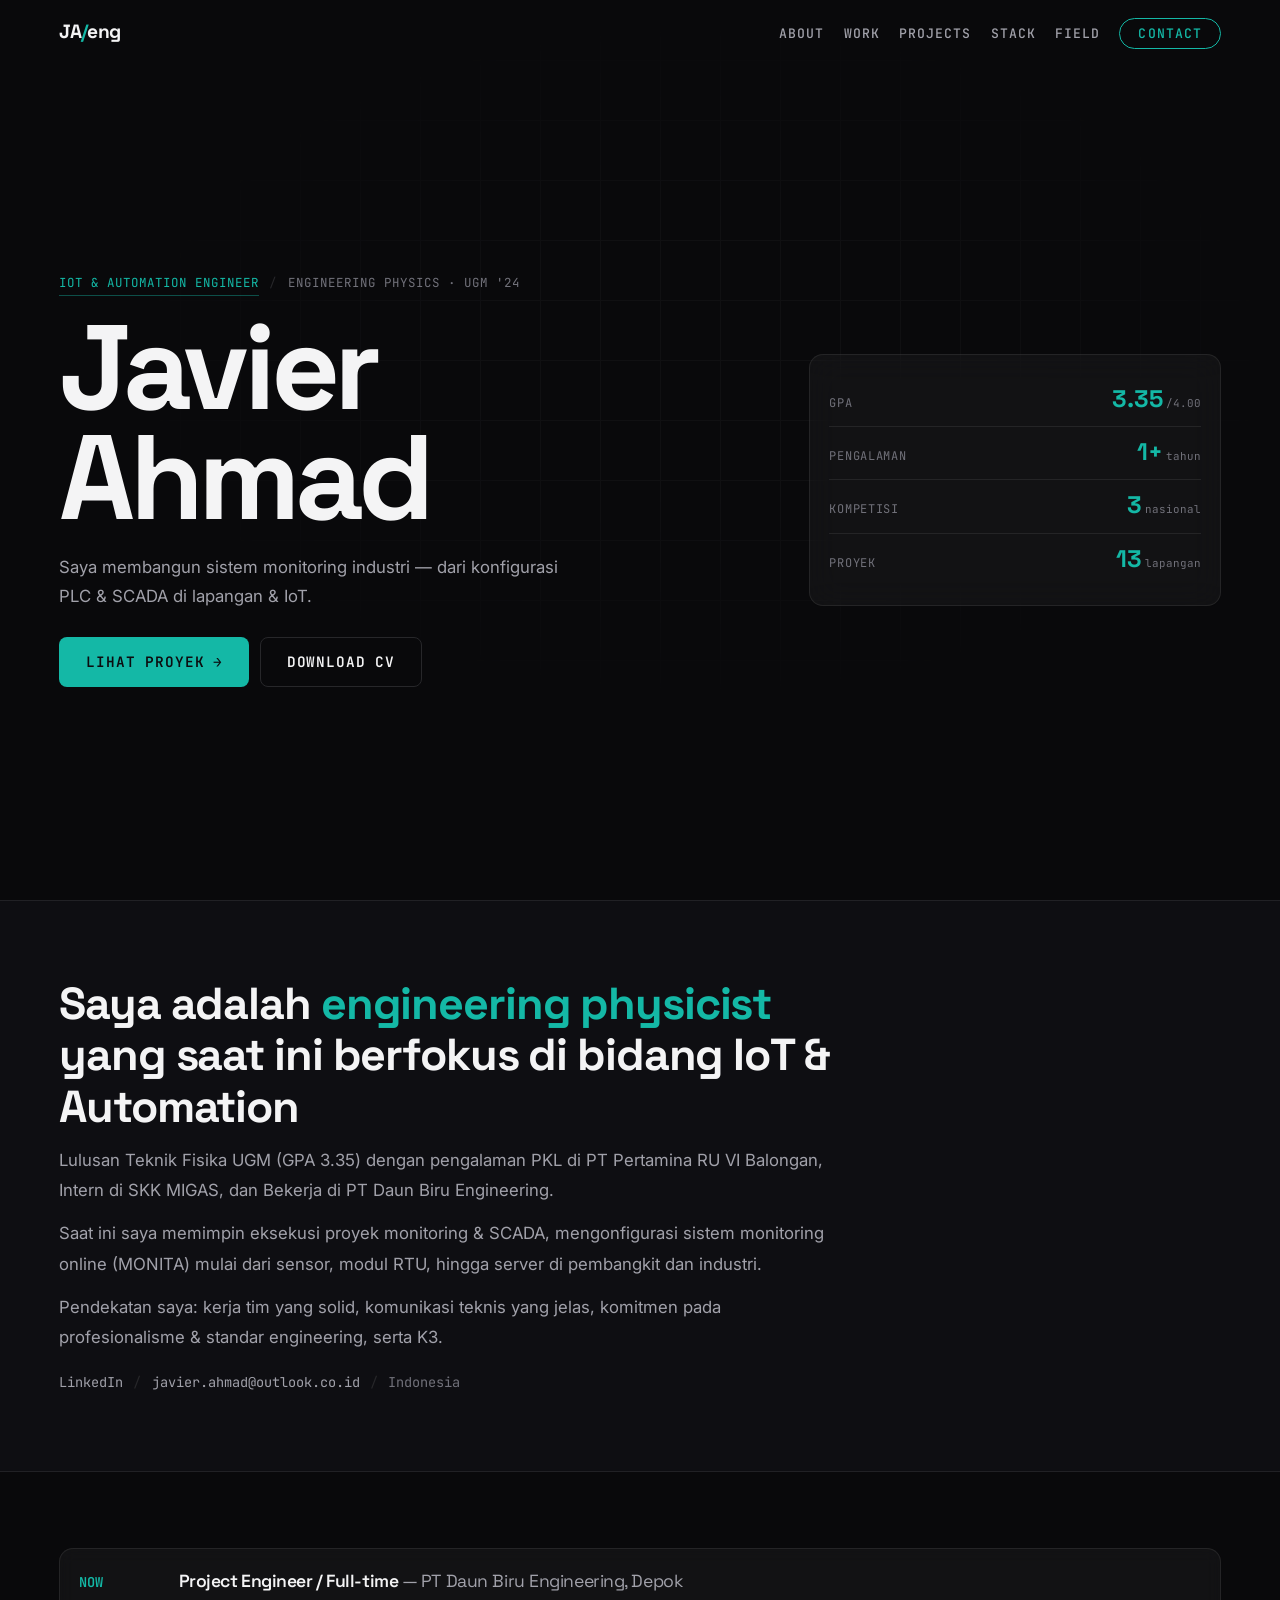
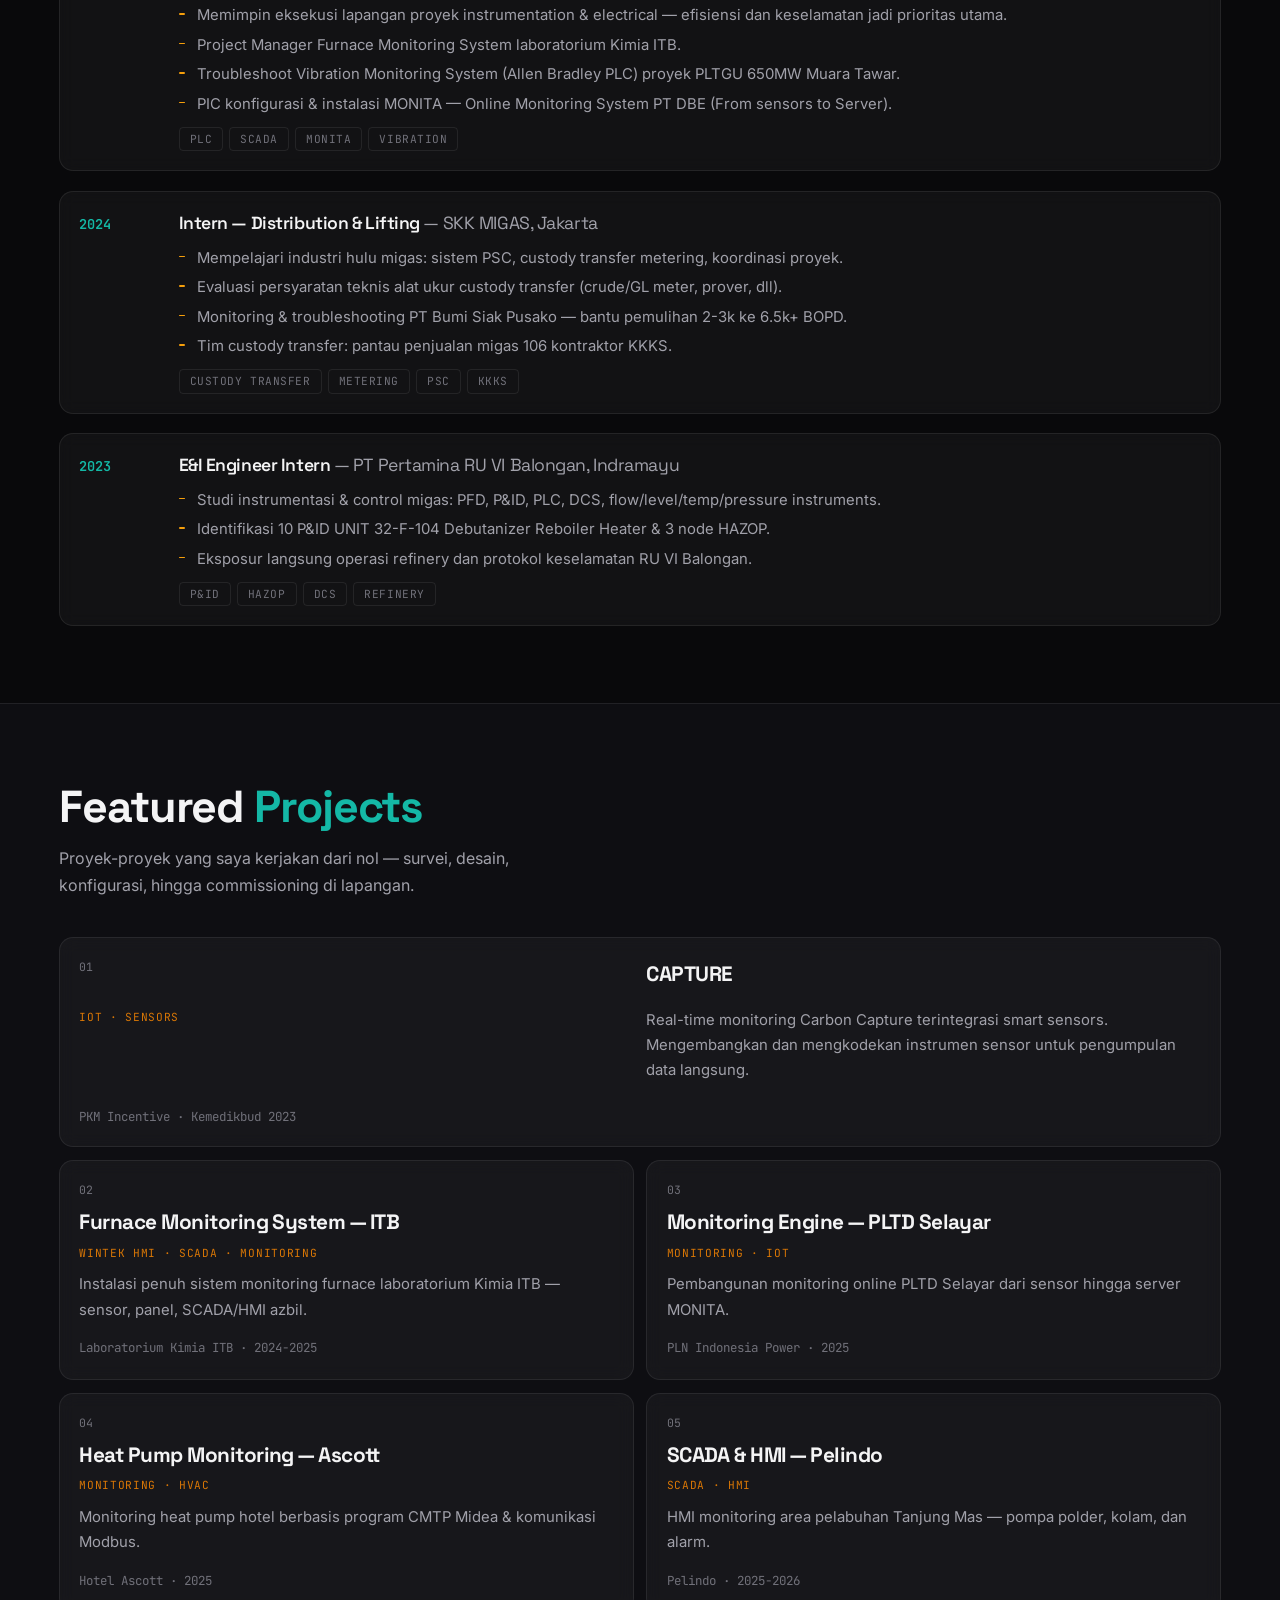
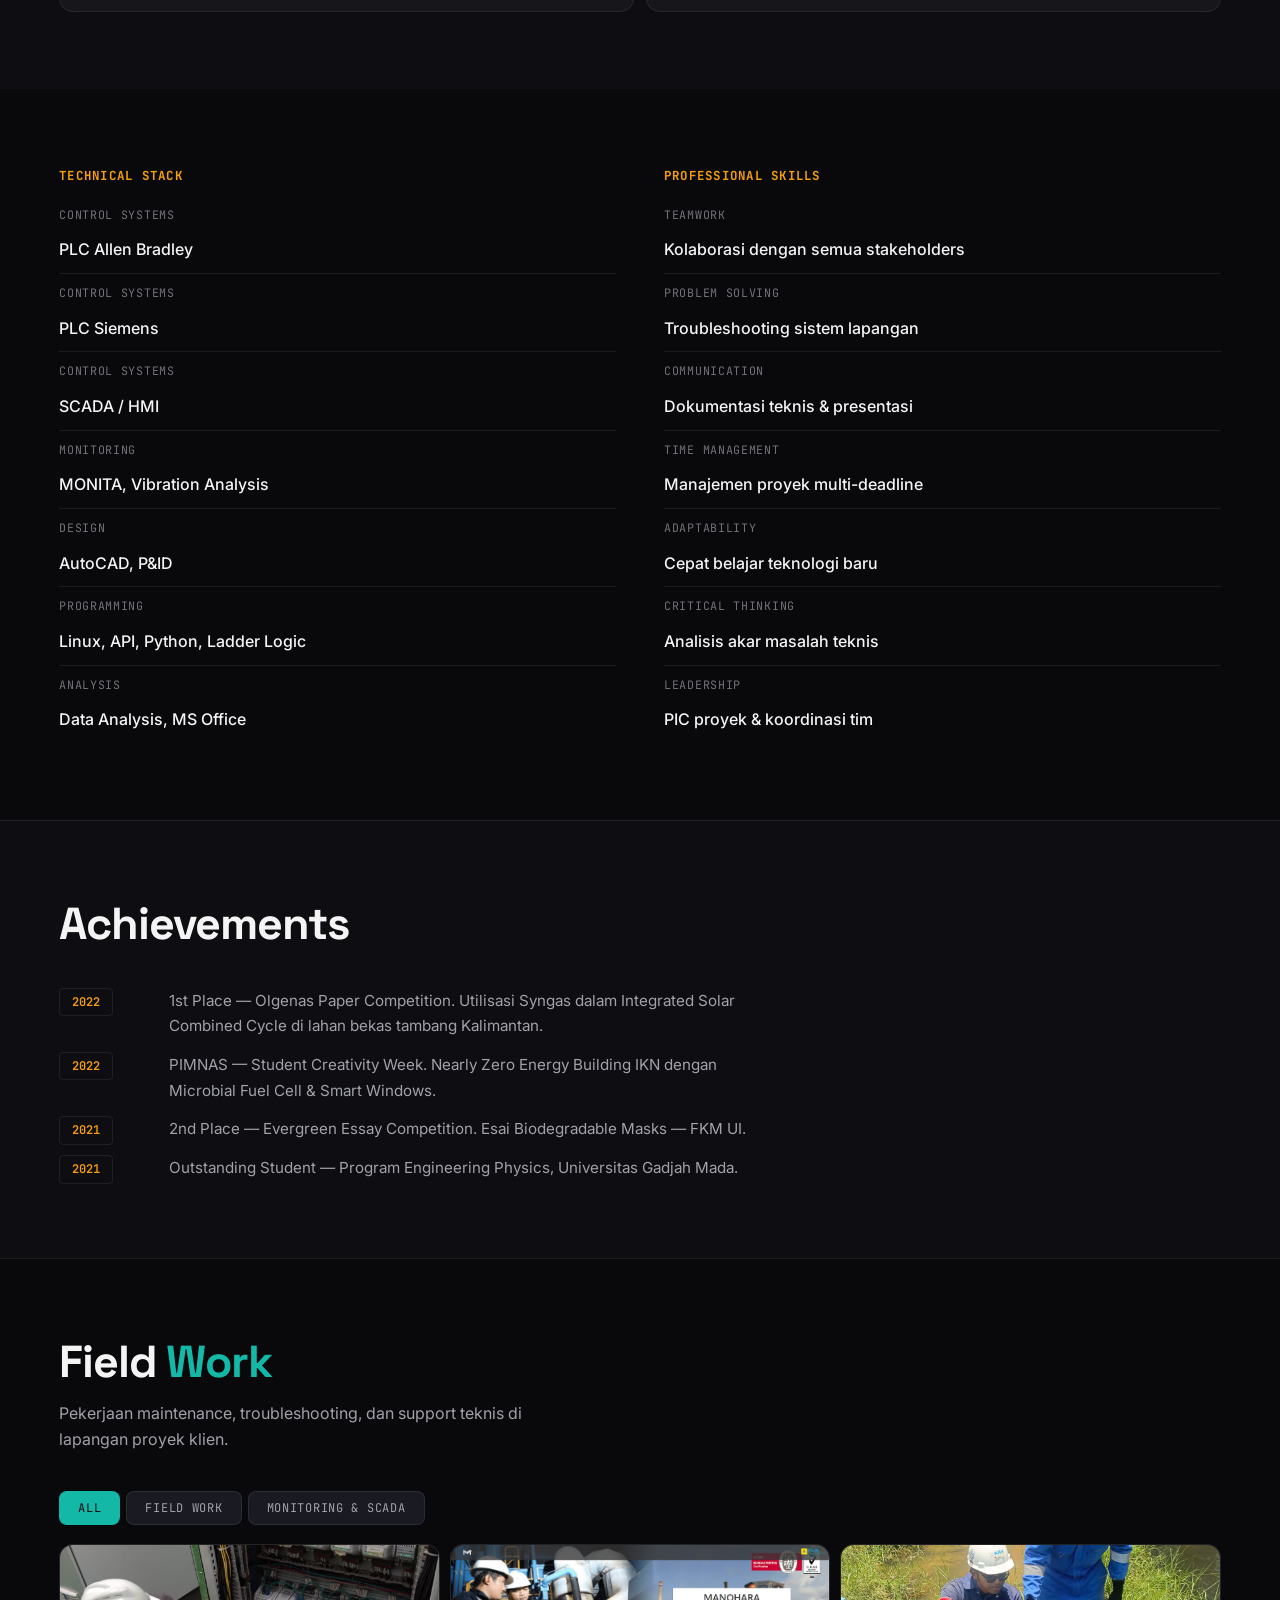
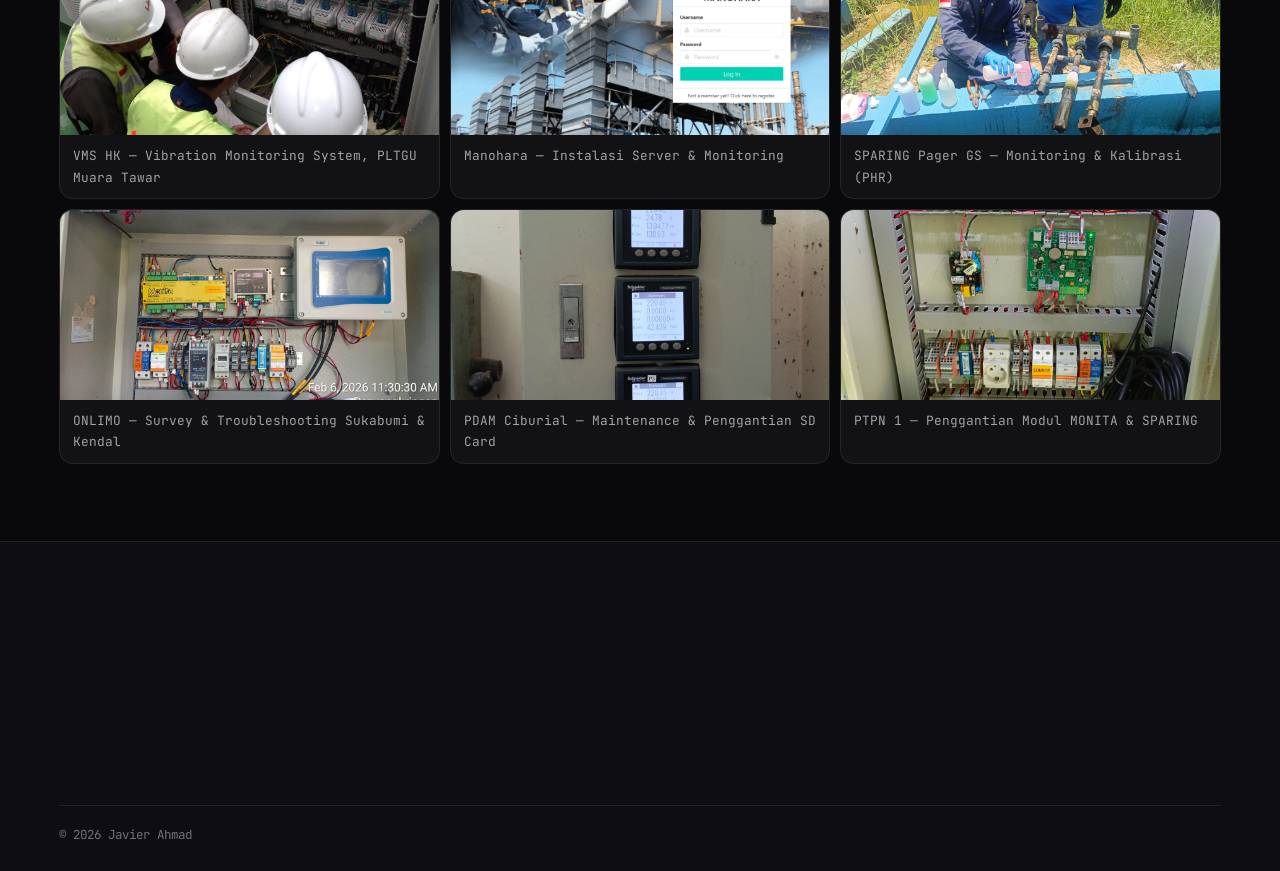
==== index.html @ 537561af "Update index.html" ====
<!DOCTYPE html>
<html lang="id">
<head>
  <meta charset="UTF-8">
  <meta name="viewport" content="width=device-width, initial-scale=1.0">
  <title>Javier Ahmad — IoT & Automation Engineer</title>
  <meta name="description" content="Javier Ahmad · Engineering Physics UGM. SKK MIGAS, Pertamina RU VI, PT Daun Biru Engineering. Instrumentation, SCADA, PLC, custody transfer metering.">
  <link rel="preconnect" href="https://fonts.googleapis.com">
  <link rel="preconnect" href="https://fonts.gstatic.com" crossorigin>
  <link href="https://fonts.googleapis.com/css2?family=Space+Grotesk:wght@400;500;600;700&family=JetBrains+Mono:wght@400;500;600&family=Inter:wght@300;400;500;600&display=swap" rel="stylesheet">
  <link rel="stylesheet" href="style.css">
  <noscript><style>.rv{opacity:1!important;transform:none!important}</style></noscript>
</head>
<body>

<nav class="nv" id="nv">
  <div class="nv-inner">
    <a href="#home" class="nv-logo">JA<span class="nv-dot">/</span>eng</a>
    <button class="nv-toggle" id="nvToggle" aria-label="Menu"><span></span><span></span></button>
    <ul class="nv-links" id="nvLinks">
      <li><a href="#about">About</a></li>
      <li><a href="#experience">Work</a></li>
      <li><a href="#projects">Projects</a></li>
      <li><a href="#skills">Stack</a></li>
      <li><a href="#evidence">Field</a></li>
      <li><a href="#contact" class="nv-cta">Contact</a></li>
    </ul>
  </div>
</nav>

<header class="hero" id="home">
  <div class="hero-grid">
    <div class="hero-main">
      <p class="hero-meta rv"><span class="hero-role">IoT & Automation Engineer</span><span class="hero-sep">/</span><span class="hero-edu">Engineering Physics · UGM '24</span></p>
      <h1 class="hero-title rv">Javier<br>Ahmad</h1>
      <p class="hero-sub rv">Saya membangun sistem monitoring industri — dari konfigurasi PLC & SCADA di lapangan & IoT.</p>
      <div class="hero-actions rv">
        <a href="#projects" class="btn btn-primary">Lihat Proyek <span class="btn-arrow">→</span></a>
        <a href="Javier_Ahmad_CV.pdf" class="btn btn-ghost" download>Download CV</a>
      </div>
    </div>
    <div class="hero-data rv">
      <div class="data-panel">
        <div class="data-row">
          <span class="data-label">GPA</span>
          <span class="data-val">3.35<span class="data-unit">/4.00</span></span>
        </div>
        <div class="data-row">
          <span class="data-label">Pengalaman</span>
          <span class="data-val">1+<span class="data-unit">tahun</span></span>
        </div>
        <div class="data-row">
          <span class="data-label">Kompetisi</span>
          <span class="data-val">3<span class="data-unit">nasional</span></span>
        </div>
        <div class="data-row">
          <span class="data-label">Proyek</span>
          <span class="data-val">13<span class="data-unit">lapangan</span></span>
        </div>
      </div>
    </div>
  </div>
  <div class="hero-bg-grid"></div>
</header>

<section class="sec sec-about" id="about">
  <div class="sec-inner">
    <div class="about-text-wrap rv">
      <h2 class="sec-title">Saya adalah <span class="hl">engineering physicist</span> yang saat ini berfokus di bidang IoT & Automation</h2>
      <div class="about-body">
        <p>Lulusan Teknik Fisika UGM (GPA 3.35) dengan pengalaman PKL di PT Pertamina RU VI Balongan, Intern di SKK MIGAS, dan Bekerja di PT Daun Biru Engineering.</p>
        <p>Saat ini saya memimpin eksekusi proyek monitoring & SCADA, mengonfigurasi sistem monitoring online (MONITA) mulai dari sensor, modul RTU, hingga server di pembangkit dan industri.</p>
        <p>Pendekatan saya: kerja tim yang solid, komunikasi teknis yang jelas, komitmen pada profesionalisme & standar engineering, serta K3.</p>
      </div>
      <div class="about-links">
        <a href="https://www.linkedin.com/in/javier-ahmad-0427821b7/" target="_blank" rel="noopener">LinkedIn</a>
        <span class="link-sep">/</span>
        <a href="mailto:javier.ahmad@outlook.co.id">javier.ahmad@outlook.co.id</a>
        <span class="link-sep">/</span>
        <span class="about-loc">Indonesia</span>
      </div>
    </div>
  </div>
</section>

<section class="sec sec-exp" id="experience">
  <div class="sec-inner">
    <div class="exp-grid">
      <div class="exp-item rv">
        <div class="exp-year">NOW</div>
        <div class="exp-body">
          <h3>Project Engineer / Full-time <span class="exp-org">— PT Daun Biru Engineering, Depok</span></h3>
          <ul class="exp-detail">
            <li>Memimpin eksekusi lapangan proyek instrumentation & electrical — efisiensi dan keselamatan jadi prioritas utama.</li>
            <li>Project Manager Furnace Monitoring System laboratorium Kimia ITB.</li>
            <li>Troubleshoot Vibration Monitoring System (Allen Bradley PLC) proyek PLTGU 650MW Muara Tawar.</li>
            <li>PIC konfigurasi & instalasi MONITA — Online Monitoring System PT DBE (From sensors to Server).</li>
          </ul>
          <aside class="exp-tags">
            <span class="exp-tag">PLC</span>
            <span class="exp-tag">SCADA</span>
            <span class="exp-tag">MONITA</span>
            <span class="exp-tag">Vibration</span>
          </aside>
        </div>
      </div>
      <div class="exp-item rv">
        <div class="exp-year">2024</div>
        <div class="exp-body">
          <h3>Intern — Distribution & Lifting <span class="exp-org">— SKK MIGAS, Jakarta</span></h3>
          <ul class="exp-detail">
            <li>Mempelajari industri hulu migas: sistem PSC, custody transfer metering, koordinasi proyek.</li>
            <li>Evaluasi persyaratan teknis alat ukur custody transfer (crude/GL meter, prover, dll).</li>
            <li>Monitoring & troubleshooting PT Bumi Siak Pusako — bantu pemulihan 2-3k ke 6.5k+ BOPD.</li>
            <li>Tim custody transfer: pantau penjualan migas 106 kontraktor KKKS.</li>
          </ul>
          <aside class="exp-tags">
            <span class="exp-tag">Custody Transfer</span>
            <span class="exp-tag">Metering</span>
            <span class="exp-tag">PSC</span>
            <span class="exp-tag">KKKS</span>
          </aside>
        </div>
      </div>
      <div class="exp-item rv">
        <div class="exp-year">2023</div>
        <div class="exp-body">
          <h3>E&I Engineer Intern <span class="exp-org">— PT Pertamina RU VI Balongan, Indramayu</span></h3>
          <ul class="exp-detail">
            <li>Studi instrumentasi & control migas: PFD, P&ID, PLC, DCS, flow/level/temp/pressure instruments.</li>
            <li>Identifikasi 10 P&ID UNIT 32-F-104 Debutanizer Reboiler Heater & 3 node HAZOP.</li>
            <li>Eksposur langsung operasi refinery dan protokol keselamatan RU VI Balongan.</li>
          </ul>
          <aside class="exp-tags">
            <span class="exp-tag">P&ID</span>
            <span class="exp-tag">HAZOP</span>
            <span class="exp-tag">DCS</span>
            <span class="exp-tag">Refinery</span>
          </aside>
        </div>
      </div>
    </div>
  </div>
</section>

<section class="sec sec-projects" id="projects">
  <div class="sec-inner">
    <header class="sec-header rv">
      <h2 class="sec-title">Featured <span class="hl">Projects</span></h2>
      <p class="sec-desc">Proyek-proyek yang saya kerjakan dari nol — survei, desain, konfigurasi, hingga commissioning di lapangan.</p>
    </header>
    <div class="proj-grid">
      <article class="proj-card proj-featured rv" tabindex="0"
        data-num="01"
        data-title="CAPTURE"
        data-cat="IoT · Sensors"
        data-desc="Real-time monitoring Carbon Capture terintegrasi smart sensors. Mengembangkan dan mengkodekan instrumen sensor untuk pengumpulan data langsung."
        data-tech='["Desain arsitektur sistem monitoring real-time berbasis IoT","Integrasi smart sensor untuk pengukuran parameter emisi/karbon","Pengembangan firmware & protokol komunikasi data"]'
        data-role="Mengembangkan dan mengkodekan instrumen sensor untuk pengumpulan data langsung, termasuk kalibrasi dan validasi pembacaan sensor di lapangan."
        data-tags='["IoT","Sensors","Embedded","Data Acquisition"]'
        data-outcome="Sistem monitoring carbon capture yang mampu mengumpulkan dan menampilkan data sensor secara real-time untuk mendukung penelitian dan mitigasi emisi."
        data-img="assets/photos/01.jpg">
        <div class="proj-num">01</div>
        <h3 class="proj-title">CAPTURE</h3>
        <p class="proj-cat">IoT · Sensors</p>
        <p class="proj-desc">Real-time monitoring Carbon Capture terintegrasi smart sensors. Mengembangkan dan mengkodekan instrumen sensor untuk pengumpulan data langsung.</p>
        <span class="proj-meta">PKM Incentive · Kemedikbud 2023</span>
      </article>
      <article class="proj-card rv" tabindex="0"
        data-num="02"
        data-title="Furnace Monitoring System — ITB"
        data-cat="SCADA · Monitoring"
        data-desc="Project manager instalasi Furnace Monitoring System laboratorium Kimia ITB — pemasangan sensor, wiring, panel, hingga konfigurasi MINI SCADA. Selesai dalam 2 minggu: 30+ titik sensor suhu, panel kontrol ter-wiring, dan HMI Weintek dengan trending — commissioning 100% fungsional, zero rework."
        data-tech='["Project management & plan","Instalasi & wiring panel kontrol furnace","Konfigurasi SCADA","Berita acara, daily activity & installation report"]'
        data-role="Project Manager — memimpin tim instalasi, koordinasi material, dan memastikan seluruh sistem furnace monitoring beroperasi penuh."
        data-tags='["SCADA","Autonics","Weintek","Furnace","ITB","Project Management"]'
        data-outcome="Furnace Monitoring ITB terpasang dan beroperasi — didukung dokumentasi BA instalasi, daily activity, dan installation report lengkap."
        data-img="assets/photos/itb-01.jpg"
        data-imgs='["assets/photos/itb-01.jpg","assets/photos/itb-02.jpg","assets/photos/itb-03.jpg","assets/photos/itb-04.jpg","assets/photos/itb-05.jpg","assets/photos/itb-06.jpg","assets/photos/itb-07.jpg","assets/photos/itb-08.jpg"]'>
        <div class="proj-num">02</div>
        <h3 class="proj-title">Furnace Monitoring System — ITB</h3>
        <p class="proj-cat">Wintek HMI · SCADA · Monitoring</p>
        <p class="proj-desc">Instalasi penuh sistem monitoring furnace laboratorium Kimia ITB — sensor, panel, SCADA/HMI azbil.</p>
        <span class="proj-meta">Laboratorium Kimia ITB · 2024-2025</span>
      </article>
      <article class="proj-card rv" tabindex="0"
        data-num="03"
        data-title="Monitoring Engine — PLTD Selayar"
        data-cat="Monitoring · IoT"
        data-desc="Instalasi & konfigurasi sistem monitoring MONITA di PLTD Selayar PLN IP UBP Tello — sensor, RTU, komunikasi, hingga dashboard server."
        data-tech='["Penarikan parameter operasi 11 Engine (3 Engine Cummins, 3 Engine Mitsubishi, 5 Engine Deutz","Penarikan 300+ titik ukur & termonitor secara online","Instalasi sensor, RTU & komunikasi (Teltonika, Haiwell)", "OPC UA - Modbus RTU - MODBUS TCP - DNP3","Konfigurasi MONITA server, HMI & Modul Logger","Dokumen pelaksanaan (SOP, time work, tools)"]'
        data-role="PIC instalasi IoT & Server, laporan temuan instalasi, SOP & dokumen peralatan."
        data-tags='["Modbus","OPC UA", "DNP3", "PLTD","Diesel Engine","SCADA","Instalasi"]'
        data-outcome="Monitoring parameter engine PLTD Selayar tersedia online , diagram DAQ, dan dokumentasi pengukuran parametrik lengkap."
        data-img="assets/photos/selayar-01.jpg"
        data-imgs='["assets/photos/selayar-01.jpg","assets/photos/selayar-02.jpg","assets/photos/selayar-03.jpg","assets/photos/selayar-04.jpg","assets/photos/selayar-05.jpg","assets/photos/selayar-06.jpg","assets/photos/selayar-07.jpg","assets/photos/selayar-08.png","assets/photos/selayar-09.png"]'>
        <div class="proj-num">03</div>
        <h3 class="proj-title">Monitoring Engine — PLTD Selayar</h3>
        <p class="proj-cat">Monitoring · IoT</p>
        <p class="proj-desc">Pembangunan monitoring online PLTD Selayar dari sensor hingga server MONITA.</p>
        <span class="proj-meta">PLN Indonesia Power · 2025</span>
      </article>
      <article class="proj-card rv" tabindex="0"
        data-num="04"
        data-title="Heat Pump Monitoring — Ascott"
        data-cat="Monitoring · HVAC"
        data-desc="Konfigurasi sistem monitoring heat pump hotel: program HMI Weintek, komunikasi Modbus, dan daily report operasional. Terhubung 4 unit heat pump (Modbus RTU, polling 5 detik) ke dashboard — uptime monitoring 98,5% dan penghematan waktu pengecekan manual ~10 jam/bulan via report otomatis."
        data-tech='["Konfigurasi & editing program HMI Weintek","Monitoring parameter heat pump via Modbus","Troubleshooting komunikasi & data","Daily report operasional"]'
        data-role="Menyusun program monitoring, konfigurasi komunikasi, dan validasi data heat pump."
        data-tags='["Heat Pump","Midea","Modbus","HMI","HVAC"]'
        data-outcome="Heat pump hotel terpantau dan daily report berjalan, dilengkapi program & arsitektur monitoring."
        data-img="assets/photos/ascot-01.jpg"
        data-imgs='["assets/photos/ascot-01.jpg","assets/photos/ascot-02.jpg"]'>
        <div class="proj-num">04</div>
        <h3 class="proj-title">Heat Pump Monitoring — Ascott</h3>
        <p class="proj-cat">Monitoring · HVAC</p>
        <p class="proj-desc">Monitoring heat pump hotel berbasis program CMTP Midea & komunikasi Modbus.</p>
        <span class="proj-meta">Hotel Ascott · 2025</span>
      </article>
      <article class="proj-card rv" tabindex="0"
        data-num="05"
        data-title="SCADA & HMI Monitoring — Pelindo"
        data-cat="SCADA · HMI"
        data-desc="Pengembangan sistem SCADA/HMI monitoring pelabuhan Tanjung Mas Semarang — peta kolam, status pompa polder, alarm, dan data dari PLC Mitsubishi. Cover 12 pompa polder & 6 kolam via 1 PLC FX3U (Modbus), dengan response alarm &lt;3 detik dan 1 dashboard web terintegrasi untuk operator."
        data-tech='["HMI & SCADA pelabuhan (Weintek + framework web)","Integrasi PLC Mitsubishi (FX3U) via Modbus","Monitoring pompa polder, alarm & cuaca","Manual HMI, proposal teknis & modbus map"]'
        data-role="Konfigurasi SCADA/HMI, komunikasi Modbus & Modul Logger, dan dokumentasi manual pengguna."
        data-tags='["SCADA","HMI","Mitsubishi","Modbus","Pelindo"]'
        data-outcome="SCADA monitoring pelabuhan dengan peta polder, status pompa, dan alarm system beroperasi."
        data-img="assets/photos/pelindo-01.jpg"
        data-imgs='["assets/photos/pelindo-01.jpg","assets/photos/pelindo-02.jpg","assets/photos/pelindo-03.jpg","assets/photos/pelindo-04.jpg","assets/photos/pelindo-05.png","assets/photos/pelindo-06.png"]'>
        <div class="proj-num">05</div>
        <h3 class="proj-title">SCADA & HMI — Pelindo</h3>
        <p class="proj-cat">SCADA · HMI</p>
        <p class="proj-desc">HMI monitoring area pelabuhan Tanjung Mas — pompa polder, kolam, dan alarm.</p>
        <span class="proj-meta">Pelindo · 2025-2026</span>
      </article>
    </div>
  </div>
</section>
<section class="sec sec-skills" id="skills">
  <div class="sec-inner">
    <div class="skills-grid">
      <div class="skills-list rv">
        <h3 class="skills-head">Technical Stack</h3>
        <dl class="skills-spec">
          <dt>Control Systems</dt>
          <dd>PLC Allen Bradley</dd>
          <dt>Control Systems</dt>
          <dd>PLC Siemens</dd>
          <dt>Control Systems</dt>
          <dd>SCADA / HMI</dd>
          <dt>Monitoring</dt>
          <dd>MONITA, Vibration Analysis</dd>
          <dt>Design</dt>
          <dd>AutoCAD, P&amp;ID</dd>
          <dt>Programming</dt>
          <dd>Linux, API, Python, Ladder Logic</dd>
          <dt>Analysis</dt>
          <dd>Data Analysis, MS Office</dd>
        </dl>
      </div>
      <div class="skills-list rv">
        <h3 class="skills-head">Professional Skills</h3>
        <dl class="skills-spec">
          <dt>Teamwork</dt>
          <dd>Kolaborasi dengan semua stakeholders</dd>
          <dt>Problem Solving</dt>
          <dd>Troubleshooting sistem lapangan</dd>
          <dt>Communication</dt>
          <dd>Dokumentasi teknis & presentasi</dd>
          <dt>Time Management</dt>
          <dd>Manajemen proyek multi-deadline</dd>
          <dt>Adaptability</dt>
          <dd>Cepat belajar teknologi baru</dd>
          <dt>Critical Thinking</dt>
          <dd>Analisis akar masalah teknis</dd>
          <dt>Leadership</dt>
          <dd>PIC proyek & koordinasi tim</dd>
        </dl>
      </div>
    </div>
  </div>
</section>

<section class="sec sec-achievements" id="achievements">
  <div class="sec-inner">
    <header class="sec-header rv">
      <h2 class="sec-title">Achievements</h2>
    </header>
    <ul class="ach-list rv">
      <li><span class="ach-year">2022</span> 1st Place — Olgenas Paper Competition. Utilisasi Syngas dalam Integrated Solar Combined Cycle di lahan bekas tambang Kalimantan.</li>
      <li><span class="ach-year">2022</span> PIMNAS — Student Creativity Week. Nearly Zero Energy Building IKN dengan Microbial Fuel Cell & Smart Windows.</li>
      <li><span class="ach-year">2021</span> 2nd Place — Evergreen Essay Competition. Esai Biodegradable Masks — FKM UI.</li>
      <li><span class="ach-year">2021</span> Outstanding Student — Program Engineering Physics, Universitas Gadjah Mada.</li>
    </ul>
  </div>
</section>

<section class="sec sec-evidence" id="evidence">
  <div class="sec-inner">
    <header class="sec-header rv">
      <h2 class="sec-title">Field <span class="hl">Work</span></h2>
      <p class="sec-desc">Pekerjaan maintenance, troubleshooting, dan support teknis di lapangan proyek klien.</p>
    </header>
    <div class="gal-filter rv">
      <button class="gal-btn active" data-filter="all">All</button>
      <button class="gal-btn" data-filter="field">Field Work</button>
      <button class="gal-btn" data-filter="monitoring">Monitoring & SCADA</button>
    </div>
    <div class="gal-grid" id="gal">
      <figure class="gal-item rv" data-cat="field" tabindex="0"
        data-num="01"
        data-title="VMS HK — Vibration Monitoring System"
        data-cat-label="Field Work"
        data-location="PLTGU 650MW Muara Tawar, Bekasi"
        data-desc="Troubleshooting & perawatan berkala Vibration Monitoring System berbasis Allen Bradley (Emonitor CMS) di pembangkit 650MW. Meliputi pengecekan panel dan PC Block 2-4, diagnosa gangguan DYN 1444, punchlist ke vendor Rockwell, dan training sistem VMS untuk operator."
        data-equipment='["Auto Monitoring System (Rockwell Emonitor CMS)","PLC Allen Bradley","Panel & PC monitoring Block 2/3/4","Wiring diagram & circuit diagram VMS","Multimeter / diagnostic tools"]'
        data-challenge="Gangguan DYN 1444 dan data monitoring yang tidak stabil pada unit besar. Solusi: pengecekan panel & PC secara bertahap per block, koordinasi punchlist dengan Rockwell, dan dokumentasi troubleshooting harian."
        data-tags='["Vibration","Rockwell","Allen Bradley","650MW","Troubleshooting"]'
        data-imgs='["assets/photos/hk-01.jpg","assets/photos/hk-02.jpg","assets/photos/hk-03.jpg","assets/photos/hk-04.jpg","assets/photos/hk-05.jpg","assets/photos/hk-06.jpg"]'>
        <img src="assets/photos/hk-01.jpg" alt="VMS HK Muara Tawar" loading="lazy">
        <figcaption>VMS HK — Vibration Monitoring System, PLTGU Muara Tawar</figcaption>
      </figure>
      <figure class="gal-item rv" data-cat="monitoring" tabindex="0"
        data-num="02"
        data-title="Instalasi & Maintenance Server Manohara"
        data-cat-label="Monitoring & SCADA"
        data-location="PT Daun Biru Engineering — server & VPN"
        data-desc="Instalasi server aplikasi Manohara (frontend ExtJS/Sencha) dan troubleshooting integrasi ke backend. Meliputi konfigurasi VPN, rencana aktivitas sistem, dan pengelolaan dashboard monitoring."
        data-equipment='["Web server aplikasi Manohara","VPN/FortClient","Frontend ExtJS + Sencha","nginx reverse proxy"]'
        data-challenge="Koneksi frontend ke backend melalui VPN & proxy dengan latency tinggi. Solusi: setup nginx reverse proxy dan troubleshooting bertahap hingga API dapat diakses."
        data-tags='["Manohara","ExtJS","VPN","nginx","Maintenance"]'
        data-imgs='["assets/photos/manohara-1.png","assets/photos/manohara-2.png","assets/photos/manohara-3.png","assets/photos/manohara-4.png"]'>
        <img src="assets/photos/manohara-1.png" alt="Manohara server install" loading="lazy">
        <figcaption>Manohara — Instalasi Server & Monitoring</figcaption>
      </figure>
      <figure class="gal-item rv" data-cat="field" tabindex="0"
        data-num="04"
        data-title="SPARING Pager GS & Kota Batak — Monitoring"
        data-cat-label="Field Work"
        data-location="PHR — Pager GS & Kota Batak"
        data-desc="Monitoring dan pemeliharaan sistem SPARING (SPARING Pager GS / Kota Batak): pemantauan parameter air (pH 5-2, NH3N, COD, debit, TP, TSS), wiring modul, kalibrasi sensor, dan analisis anomali (data kosong / debit)."
        data-equipment='["MONITOR module (Pager GS / Kota Batak)","Sensor pH, NH3N, COD, TP, TSS, debit","Cipolletti flow / weir","Module log & kalibrasi","Dashboards laporan SPARING"]'
        data-challenge="Anomali debit & data kosong berkala. Solusi: pengecekan wiring modul, kalibrasi, dan backfill dengan analisis data historis."
        data-tags='["SPARING","PH","COD","Kalibrasi","PHR"]'
        data-imgs='["assets/photos/phr-01.jpg","assets/photos/phr-02.jpg","assets/photos/phr-03.jpg","assets/photos/phr-04.jpg"]'>
        <img src="assets/photos/phr-01.jpg" alt="Kalibrasi SPARING PHR" loading="lazy">
        <figcaption>SPARING Pager GS — Monitoring & Kalibrasi (PHR)</figcaption>
      </figure>
      <figure class="gal-item rv" data-cat="monitoring" tabindex="0"
        data-num="05"
        data-title="ONLIMO — Troubleshooting Monitoring Air"
        data-cat-label="Monitoring & SCADA"
        data-location="Sukabumi & Kendal"
        data-desc="Troubleshooting & survey sistem monitoring kualitas air ONLIMO di site Sukabumi & Kendal: pengecekan tegangan panel & converter, status log per site, backup, dan penyusunan report survey & troubleshoot."
        data-equipment='["Panel monitoring kualitas air","Converter AC to DC","Datalogger / module","Backup & log serial","Survey report"]'
        data-challenge="Log gagal / status offline di site terpencil. Solusi: pengecekan tegangan & converter, verifikasi log per site, dan dokumentasi report lengkap."
        data-tags='["ONLIMO","Water","Troubleshooting","Survey","Sukabumi"]'
        data-imgs='["assets/photos/onlimo-2.jpg","assets/photos/onlimo-1.jpg"]'>
        <img src="assets/photos/onlimo-2.jpg" alt="Panel ONLIMO Kendal" loading="lazy">
        <figcaption>ONLIMO — Survey & Troubleshooting Sukabumi & Kendal</figcaption>
      </figure>
      <figure class="gal-item rv" data-cat="field" tabindex="0"
        data-num="06"
        data-title="Maintenance Monitoring — PDAM Ciburial"
        data-cat-label="Field Work"
        data-location="Water Supply / Gudang Air, Ciburial"
        data-desc="Maintenance sistem monitoring kualitas air di PDAM Ciburia: penggantian SD card yang error, pemantauan aktivitas harian, penyusunan berita acara (BA) maintenance, dan dokumentasi material pengganti."
        data-equipment='["Data logger / module monitoring","SD card & media penyimpanan","Berita acara maintenance","Daily activity report"]'
        data-challenge="SD card error yang menghentikan logging. Solusi: penggantian SD card, verifikasi pencatatan kembali, dan pembuatan BA untuk dokumentasi."
        data-tags='["PDAM","Maintenance","Data Logger","SD Card","BA"]'
        data-imgs='["assets/photos/pdam-01.jpg","assets/photos/pdam-02.jpg","assets/photos/pdam-03.jpg"]'>
        <img src="assets/photos/pdam-01.jpg" alt="Maintenance PDAM Ciburial" loading="lazy">
        <figcaption>PDAM Ciburial — Maintenance & Penggantian SD Card</figcaption>
      </figure>
      <figure class="gal-item rv" data-cat="field" tabindex="0"
        data-num="07"
        data-title="Penggantian Modul MONITA & SPARING — PTPN 1"
        data-cat-label="Field Work"
        data-location="Site PTPN 1"
        data-desc="Penyelesaian penggantian modul MONITA & SPARING di site PTPN 1: analisis log modul (reset/format SD), penggantian modul, validasi data, hingga administrasi surat jalan & sertifikat kalibrasi."
        data-equipment='["Module MONITA","Log analysis (SD card format/reset)","Sensor terkalibrasi","Sertifikat kalibrasi","Laporan penyelesaian"]'
        data-challenge="Modul bermasalah menyebabkan data berhenti. Solusi: analisis log bertahap, format & reset SD card, penggantian modul, dan validasi aliran data kembali normal."
        data-tags='["MONITA","Modul","PTPN 1","Log","Penyelesaian"]'
        data-imgs='["assets/photos/ptpn-01.jpg","assets/photos/ptpn-02.jpg"]'>
        <img src="assets/photos/ptpn-01.jpg" alt="PTPN 1 MONITA" loading="lazy">
        <figcaption>PTPN 1 — Penggantian Modul MONITA & SPARING</figcaption>
      </figure>
    </div>
  </div>
</section>
<div class="lightbox" id="lightbox" aria-hidden="true">
  <button class="lb-close" id="lbClose" aria-label="Tutup">&times;</button>
  <img id="lbImg" src="" alt="">
  <p id="lbCap"></p>
</div>

<!-- ====== PROJECT DETAIL MODAL ====== -->
<div class="modal" id="projectModal" aria-hidden="true" role="dialog" aria-modal="true" aria-labelledby="projectModalTitle">
  <div class="modal-overlay" id="projectModalOverlay"></div>
  <div class="modal-content">
    <button class="modal-close" id="projectModalClose" aria-label="Tutup detail proyek">&times;</button>
    <div class="modal-body">
      <div class="modal-header">
        <span class="modal-num" id="projectModalNum"></span>
        <h2 class="modal-title" id="projectModalTitle"></h2>
        <p class="modal-cat" id="projectModalCat"></p>
      </div>
      <div class="modal-image">
        <img id="projectModalImg" src="" alt="">
        <!-- ===== MULTI-FOTO GALLERY (optional: isi via data-imgs di kartu) ===== -->
        <div class="modal-gallery" id="projectModalGallery" hidden>
          <button class="gal-arrow gal-prev" id="projectGalPrev" aria-label="Foto sebelumnya">&#10094;</button>
          <button class="gal-arrow gal-next" id="projectGalNext" aria-label="Foto berikutnya">&#10095;</button>
          <p class="gal-counter" id="projectGalCounter"></p>
        </div>
      </div>
      <div class="modal-details">
        <div class="modal-section">
          <h3>Deskripsi</h3>
          <p id="projectModalDesc"></p>
        </div>
        <div class="modal-section">
          <h3>Detail Teknis</h3>
          <ul id="projectModalTech"></ul>
        </div>
        <div class="modal-section">
          <h3>Peran & Kontribusi</h3>
          <p id="projectModalRole"></p>
        </div>
        <div class="modal-section">
          <h3>Teknologi & Tools</h3>
          <div class="modal-tags" id="projectModalTags"></div>
        </div>
        <div class="modal-section">
          <h3>Hasil / Output</h3>
          <p id="projectModalOutcome"></p>
        </div>
      </div>
    </div>
  </div>
</div>

<!-- ====== FIELD WORK DETAIL MODAL ====== -->
<div class="modal" id="fieldModal" aria-hidden="true" role="dialog" aria-modal="true" aria-labelledby="fieldModalTitle">
  <div class="modal-overlay" id="fieldModalOverlay"></div>
  <div class="modal-content">
    <button class="modal-close" id="fieldModalClose" aria-label="Tutup detail field work">&times;</button>
    <div class="modal-body">
      <div class="modal-header">
        <span class="modal-num" id="fieldModalNum"></span>
        <h2 class="modal-title" id="fieldModalTitle"></h2>
        <p class="modal-cat" id="fieldModalCat"></p>
      </div>
      <div class="modal-image">
        <img id="fieldModalImg" src="" alt="">
        <!-- ===== MULTI-FOTO GALLERY (optional: isi via data-imgs di kartu) ===== -->
        <div class="modal-gallery" id="fieldModalGallery" hidden>
          <button class="gal-arrow gal-prev" id="fieldGalPrev" aria-label="Foto sebelumnya">&#10094;</button>
          <button class="gal-arrow gal-next" id="fieldGalNext" aria-label="Foto berikutnya">&#10095;</button>
          <p class="gal-counter" id="fieldGalCounter"></p>
        </div>
      </div>
      <div class="modal-details">
        <div class="modal-section">
          <h3>Lokasi & Proyek</h3>
          <p id="fieldModalLocation"></p>
        </div>
        <div class="modal-section">
          <h3>Deskripsi Pekerjaan</h3>
          <p id="fieldModalDesc"></p>
        </div>
        <div class="modal-section">
          <h3>Peralatan & Sistem</h3>
          <ul id="fieldModalEquipment"></ul>
        </div>
        <div class="modal-section">
          <h3>Tantangan & Solusi</h3>
          <p id="fieldModalChallenge"></p>
        </div>
        <div class="modal-section">
          <h3>Teknologi Terkait</h3>
          <div class="modal-tags" id="fieldModalTags"></div>
        </div>
      </div>
    </div>
  </div>
</div>

<footer class="ft" id="contact">
  <div class="sec-inner">
    <div class="ft-grid">
      <div class="ft-left rv">
        <h2 class="ft-title">Let's <span class="hl">connect</span></h2>
        <p class="ft-sub">Butuh engineering Iot & Automation untuk proyek Anda? Hubungi saya.</p>
      </div>
      <div class="ft-right rv">
        <a href="mailto:javier.ahmad@outlook.co.id" class="btn btn-primary">javier.ahmad@outlook.co.id</a>
        <div class="ft-links">
          <a href="https://www.linkedin.com/in/javier-ahmad-0427821b7/" target="_blank" rel="noopener">LinkedIn</a>
          <span class="link-sep">/</span>
          <a href="Javier_Ahmad_CV.pdf" download>Download CV</a>
        </div>
      </div>
    </div>
    <div class="ft-foot">
      <p>&copy; <span id="year"></span> Javier Ahmad</p>
    </div>
  </div>
</footer>

<script src="script.js"></script>
</body>
</html>
---- style.css ----
/* ============================================
   Javier Ahmad — Industrial Portfolio
   Refined: dark industrial + glass-card depth
   Inspired by: UUX Pro Max design intelligence
   ============================================ */

:root {
  /* Layers */
  --bg: #09090b;
  --bg-alt: #0e0e12;
  --bg-card: #141418;
  --surface: #1a1a22;
  --glass-bg: rgba(255, 255, 255, .04);
  --glass-bg-hover: rgba(255, 255, 255, .07);
  --glass-border: rgba(255, 255, 255, .08);
  --border: #27272a;
  --border-hover: #3f3f46;

  /* Text */
  --text: #f4f4f5;
  --text-dim: #a1a1aa;
  --text-faint: #71717a;
  --text-inv: #0c0c0f;

  /* Accents */
  --cyan: #14b8a6;
  --cyan-bright: #2dd4bf;
  --cyan-dark: #0d9488;
  --signal: #f59e0b;
  --signal-dim: #d97706;
  --red: #ef4444;

  /* Geometry */
  --radius-sm: 4px;
  --radius: 8px;
  --radius-lg: 14px;
  --maxw: 1200px;
  --ease: cubic-bezier(.22, 1, .36, 1);
  --ease-out: cubic-bezier(0, 0, .2, 1);
  --ease-spring: cubic-bezier(.34, 1.56, .64, 1);

  /* Fluid spacing scale */
  --space-2: clamp(4px, .5vw, 6px);
  --space-4: clamp(8px, .8vw, 12px);
  --space-6: clamp(12px, 1vw, 16px);
  --space-8: clamp(16px, 1.5vw, 24px);
  --space-12: clamp(20px, 2vw, 32px);
  --space-16: clamp(32px, 3vw, 48px);
  --space-20: clamp(48px, 5vw, 80px);
  --space-24: clamp(64px, 6vw, 100px);

  /* Fonts */
  --font-body: 'Inter', system-ui, sans-serif;
  --font-display: 'Space Grotesk', sans-serif;
  --font-mono: 'JetBrains Mono', monospace;
}

* { margin: 0; padding: 0; box-sizing: border-box; }

html { scroll-behavior: smooth; }

body {
  background: var(--bg);
  color: var(--text);
  font-family: var(--font-body);
  line-height: 1.65;
  -webkit-font-smoothing: antialiased;
  overflow-x: hidden;
}

::selection { background: var(--cyan); color: var(--text-inv); }

h1, h2, h3, .nv-logo {
  font-family: var(--font-display);
  letter-spacing: -0.025em;
}

a { color: inherit; text-decoration: none; }

img { max-width: 100%; display: block; }

.sec-inner {
  width: 100%;
  max-width: var(--maxw);
  margin: 0 auto;
  padding: 0 var(--space-8);
}

/* ====== GLASS UTILITY ====== */
.glass {
  background: var(--glass-bg);
  backdrop-filter: blur(12px);
  -webkit-backdrop-filter: blur(12px);
  border: 1px solid var(--glass-border);
}
.glass-hover {
  background: var(--glass-bg);
  backdrop-filter: blur(12px);
  -webkit-backdrop-filter: blur(12px);
  border: 1px solid var(--glass-border);
  transition: background .4s var(--ease), border-color .4s var(--ease), transform .4s var(--ease);
}
.glass-hover:hover {
  background: var(--glass-bg-hover);
  border-color: var(--border-hover);
  transform: translateY(-2px);
}

/* ====== NAV ====== */
.nv {
  position: fixed; top: 0; left: 0; right: 0;
  z-index: 100;
  padding: 16px 0;
  transition: background .5s var(--ease), padding .4s var(--ease), border-color .4s;
  border-bottom: 1px solid transparent;
}
.nv.scrolled {
  background: rgba(9, 9, 11, .8);
  backdrop-filter: blur(16px);
  -webkit-backdrop-filter: blur(16px);
  padding: 10px 0;
  border-bottom: 1px solid var(--glass-border);
}
.nv-inner {
  max-width: var(--maxw);
  margin: 0 auto;
  padding: 0 var(--space-8);
  display: flex;
  align-items: center;
  justify-content: space-between;
}
.nv-logo {
  font-size: 1.2rem;
  font-weight: 700;
  letter-spacing: -0.03em;
}
.nv-dot { color: var(--cyan); }
.nv-links {
  display: flex;
  gap: var(--space-8);
  list-style: none;
  align-items: center;
}
.nv-links a {
  color: var(--text-dim);
  font-size: .82rem;
  font-weight: 500;
  font-family: var(--font-mono);
  text-transform: uppercase;
  letter-spacing: .08em;
  transition: color .3s;
  position: relative;
}
.nv-links a:hover { color: var(--text); }
.nv-links a::after {
  content: '';
  position: absolute;
  left: 0; bottom: -5px;
  width: 0; height: 1.5px;
  background: var(--cyan);
  transition: width .35s var(--ease);
}
.nv-links a:hover::after { width: 100%; }
.nv-cta {
  border: 1px solid var(--cyan);
  color: var(--cyan) !important;
  padding: 6px 18px;
  border-radius: 999px;
  transition: background .3s, color .3s, transform .3s var(--ease-spring) !important;
}
.nv-cta::after { display: none !important; }
.nv-cta:hover {
  background: var(--cyan) !important;
  color: var(--text-inv) !important;
  transform: scale(1.05);
}
.nv-toggle {
  display: none;
  flex-direction: column;
  gap: 5px;
  background: none; border: 0;
  cursor: pointer; padding: 6px;
}
.nv-toggle span {
  display: block;
  width: 24px; height: 2px;
  background: var(--text);
  transition: .3s;
  border-radius: 1px;
}

/* ====== HERO ====== */
.hero {
  min-height: 100dvh;
  display: flex;
  align-items: center;
  position: relative;
  padding: 120px 0 60px;
  overflow: hidden;
}
.hero-grid {
  max-width: var(--maxw);
  margin: 0 auto;
  padding: 0 var(--space-8);
  display: grid;
  grid-template-columns: 1.25fr .75fr;
  gap: var(--space-20);
  align-items: center;
  width: 100%;
}
.hero-main { position: relative; z-index: 2; }
.hero-meta {
  display: flex;
  gap: var(--space-4);
  align-items: center;
  font-family: var(--font-mono);
  font-size: .78rem;
  color: var(--text-faint);
  margin-bottom: var(--space-8);
  text-transform: uppercase;
  letter-spacing: .08em;
}
.hero-role { color: var(--cyan); position: relative; }
.hero-role::after {
  content: '';
  position: absolute; bottom: -2px; left: 0;
  width: 100%; height: 1px;
  background: var(--cyan);
  opacity: .4;
}
.hero-sep { color: var(--border); }
.hero-title {
  font-size: clamp(3.2rem, 10vw, 7.5rem);
  font-weight: 700;
  line-height: .92;
  margin-bottom: var(--space-8);
  letter-spacing: -0.045em;
}
.hero-sub {
  color: var(--text-dim);
  font-size: 1.05rem;
  max-width: 520px;
  margin-bottom: var(--space-12);
  line-height: 1.75;
}
.hero-actions { display: flex; gap: var(--space-4); flex-wrap: wrap; }

.btn {
  display: inline-flex;
  align-items: center;
  padding: 12px 26px;
  border-radius: var(--radius);
  font-weight: 600;
  font-size: .9rem;
  font-family: var(--font-mono);
  text-transform: uppercase;
  letter-spacing: .06em;
  transition: transform .35s var(--ease-spring), background .3s, color .3s, box-shadow .3s, border-color .3s;
  cursor: pointer;
  border: 1px solid transparent;
  gap: 8px;
}
.btn-arrow {
  display: inline-block;
  transition: transform .35s var(--ease-spring);
}
.btn:hover { transform: scale(1.04); }
.btn:hover .btn-arrow { transform: translateX(5px); }
.btn-primary {
  background: var(--cyan);
  color: var(--text-inv);
}
.btn-primary:hover {
  background: var(--cyan-bright);
  box-shadow: 0 8px 28px -8px rgba(20,184,166,.55);
}
.btn-ghost {
  border-color: var(--border);
  color: var(--text);
}
.btn-ghost:hover { border-color: var(--signal); color: var(--signal); }

/* Data Panel */
.hero-data { position: relative; z-index: 2; }
.data-panel {
  background: var(--glass-bg);
  backdrop-filter: blur(16px);
  -webkit-backdrop-filter: blur(16px);
  border: 1px solid var(--glass-border);
  border-radius: var(--radius-lg);
  padding: var(--space-8);
}
.data-row {
  display: flex;
  justify-content: space-between;
  align-items: baseline;
  padding: var(--space-6) 0;
  border-bottom: 1px solid var(--glass-border);
}
.data-row:last-child { border-bottom: 0; }
.data-label {
  font-family: var(--font-mono);
  font-size: .75rem;
  text-transform: uppercase;
  letter-spacing: .06em;
  color: var(--text-faint);
}
.data-val {
  font-family: var(--font-display);
  font-size: 1.5rem;
  font-weight: 700;
  color: var(--cyan);
  line-height: 1;
}
.data-unit {
  font-family: var(--font-mono);
  font-size: .68rem;
  color: var(--text-faint);
  margin-left: 3px;
  font-weight: 400;
}

/* Background grid pattern */
.hero-bg-grid {
  position: absolute;
  inset: 0;
  background-image:
    linear-gradient(var(--border) 1px, transparent 1px),
    linear-gradient(90deg, var(--border) 1px, transparent 1px);
  background-size: 60px 60px;
  opacity: .25;
  mask-image: radial-gradient(ellipse 65% 55% at 55% 40%, black 25%, transparent 72%);
  -webkit-mask-image: radial-gradient(ellipse 65% 55% at 55% 40%, black 25%, transparent 72%);
  pointer-events: none;
}

/* ====== BUTTON CONTROLS ====== */
.badge-group {
  display: flex;
  gap: 8px;
  flex-wrap: wrap;
}

/* ====== SECTIONS ====== */
.sec { padding: var(--space-24) 0; }
.sec-alt { background: var(--bg-alt); }
.sec-header { margin-bottom: var(--space-16); }
.sec-title {
  font-size: clamp(1.8rem, 3.5vw, 2.8rem);
  font-weight: 700;
  line-height: 1.15;
  margin-bottom: var(--space-6);
}
.sec-desc {
  color: var(--text-dim);
  font-size: 1rem;
  max-width: 480px;
  line-height: 1.65;
}
.hl { color: var(--cyan); }

/* ====== ABOUT ====== */
.sec-about {
  background: var(--bg-alt);
  border-top: 1px solid var(--glass-border);
  border-bottom: 1px solid var(--glass-border);
}
.about-text-wrap { max-width: 780px; }
.about-body {
  display: grid;
  gap: var(--space-6);
  margin-bottom: var(--space-8);
}
.about-body p {
  color: var(--text-dim);
  font-size: 1.05rem;
  line-height: 1.8;
}
.about-links {
  display: flex;
  gap: var(--space-4);
  align-items: center;
  flex-wrap: wrap;
  font-family: var(--font-mono);
  font-size: .85rem;
  color: var(--text-faint);
}
.about-links a { color: var(--text-dim); transition: color .3s; }
.about-links a:hover { color: var(--cyan); }
.link-sep { color: var(--border); }

/* ====== EXPERIENCE ====== */
.exp-grid { display: grid; gap: var(--space-8); }
.exp-item {
  display: grid;
  grid-template-columns: 80px 1fr;
  gap: var(--space-8);
  padding: var(--space-8);
  background: var(--glass-bg);
  backdrop-filter: blur(8px);
  -webkit-backdrop-filter: blur(8px);
  border: 1px solid var(--glass-border);
  border-radius: var(--radius-lg);
  transition: border-color .4s var(--ease), transform .4s var(--ease), background .4s;
}
.exp-item:hover {
  border-color: var(--border-hover);
  background: var(--glass-bg-hover);
  transform: translateY(-3px);
}
.exp-year {
  font-family: var(--font-mono);
  font-size: .85rem;
  font-weight: 600;
  color: var(--cyan);
  padding-top: 2px;
}
.exp-body h3 {
  font-size: 1.1rem;
  font-weight: 600;
  margin-bottom: var(--space-4);
  line-height: 1.4;
}
.exp-org { color: var(--text-dim); font-weight: 400; }
.exp-detail {
  list-style: none;
  display: grid;
  gap: 5px;
  margin-bottom: var(--space-4);
}
.exp-detail li {
  color: var(--text-dim);
  font-size: .93rem;
  padding-left: 18px;
  position: relative;
}
.exp-detail li::before {
  content: '';
  position: absolute;
  left: 0;
  top: 10px;
  width: 6px;
  height: 1.5px;
  background: var(--signal);
  border-radius: 1px;
}
.exp-tags { display: flex; gap: var(--space-2); flex-wrap: wrap; }
.exp-tag {
  font-family: var(--font-mono);
  font-size: .7rem;
  text-transform: uppercase;
  letter-spacing: .05em;
  color: var(--text-faint);
  border: 1px solid var(--glass-border);
  border-radius: 4px;
  padding: 2px 10px;
  transition: border-color .3s, color .3s;
}
.exp-tag:hover {
  border-color: var(--cyan);
  color: var(--cyan);
}

/* ====== PROJECTS ====== */
.sec-projects { background: var(--bg-alt); border-top: 1px solid var(--glass-border); }
.proj-grid {
  display: grid;
  grid-template-columns: 1fr 1fr;
  gap: var(--space-6);
}
@media (min-width: 900px) {
  .proj-featured { grid-column: 1 / -1; }
}
.proj-card {
  background: var(--glass-bg);
  backdrop-filter: blur(8px);
  border: 1px solid var(--glass-border);
  border-radius: var(--radius-lg);
  padding: var(--space-8);
  transition: border-color .4s var(--ease), transform .4s var(--ease), background .4s;
}
.proj-card:hover {
  border-color: var(--border-hover);
  background: var(--glass-bg-hover);
  transform: translateY(-4px);
}
.proj-featured {
  display: grid;
  grid-template-columns: 1fr 1fr;
  gap: var(--space-6);
}
@media (max-width: 700px) {
  .proj-featured { grid-template-columns: 1fr; }
  .proj-grid { grid-template-columns: 1fr; }
}
.proj-num {
  font-family: var(--font-mono);
  font-size: .72rem;
  color: var(--text-faint);
  margin-bottom: var(--space-2);
}
.proj-title {
  font-size: 1.3rem;
  font-weight: 700;
  margin-bottom: 4px;
}
.proj-cat {
  font-family: var(--font-mono);
  font-size: .7rem;
  text-transform: uppercase;
  letter-spacing: .06em;
  color: var(--signal-dim);
  margin-bottom: var(--space-4);
}
.proj-desc { color: var(--text-dim); font-size: .93rem; line-height: 1.7; margin-bottom: var(--space-4); }
.proj-meta {
  font-size: .78rem;
  color: var(--text-faint);
  font-family: var(--font-mono);
}

/* ====== SKILLS ====== */
.skills-grid {
  display: grid;
  grid-template-columns: 1fr 1fr;
  gap: 48px;
}
@media (max-width: 700px) { .skills-grid { grid-template-columns: 1fr; } }
.skills-head {
  font-family: var(--font-mono);
  font-size: .78rem;
  text-transform: uppercase;
  letter-spacing: .1em;
  color: var(--signal);
  margin-bottom: var(--space-8);
}
.skills-spec { display: grid; gap: var(--space-4); }
.skills-spec dt {
  font-family: var(--font-mono);
  font-size: .73rem;
  text-transform: uppercase;
  letter-spacing: .06em;
  color: var(--text-faint);
  margin-bottom: 1px;
}
.skills-spec dd {
  color: var(--text);
  font-weight: 500;
  padding-bottom: var(--space-4);
  border-bottom: 1px solid var(--glass-border);
}
.skills-spec dd:last-of-type { border-bottom: 0; }

/* ====== ACHIEVEMENTS ====== */
.sec-achievements { background: var(--bg-alt); border-top: 1px solid var(--glass-border); }
.ach-list {
  list-style: none;
  display: grid;
  gap: var(--space-6);
  max-width: 700px;
}
.ach-list li {
  color: var(--text-dim);
  font-size: .95rem;
  line-height: 1.7;
  padding-left: 110px;
  position: relative;
}
@media (max-width: 600px) { .ach-list li { padding-left: 0; padding-top: 32px; } }
.ach-year {
  position: absolute;
  left: 0; top: 0;
  font-family: var(--font-mono);
  font-size: .75rem;
  font-weight: 600;
  color: var(--signal);
  border: 1px solid var(--glass-border);
  border-radius: var(--radius-sm);
  padding: 3px 12px;
  transition: border-color .3s;
}
.ach-list li:hover .ach-year { border-color: var(--signal); }
@media (max-width: 600px) { .ach-year { position: static; display: inline-block; margin-bottom: 8px; } }

/* ====== EVIDENCE GALLERY ====== */
.sec-evidence { border-top: 1px solid var(--glass-border); }
.gal-filter { display: flex; gap: var(--space-2); margin-bottom: var(--space-8); }
.gal-btn {
  font-family: var(--font-mono);
  font-size: .75rem;
  text-transform: uppercase;
  letter-spacing: .06em;
  background: var(--surface);
  border: 1px solid var(--glass-border);
  color: var(--text-dim);
  padding: 8px 18px;
  border-radius: var(--radius);
  cursor: pointer;
  transition: all .3s;
}
.gal-btn:hover { border-color: var(--signal); color: var(--text); }
.gal-btn.active {
  background: var(--cyan);
  color: var(--text-inv);
  border-color: transparent;
}
.gal-grid {
  display: grid;
  grid-template-columns: repeat(3, 1fr);
  gap: var(--space-4);
}
@media (max-width: 900px) { .gal-grid { grid-template-columns: repeat(2, 1fr); } }
@media (max-width: 560px) { .gal-grid { grid-template-columns: 1fr; } }
.gal-item {
  margin: 0;
  background: var(--glass-bg);
  border: 1px solid var(--glass-border);
  border-radius: var(--radius-lg);
  overflow: hidden;
  cursor: pointer;
  transition: border-color .4s var(--ease), transform .4s var(--ease);
}
.gal-item:hover {
  border-color: var(--border-hover);
  transform: translateY(-4px) scale(1.01);
}
.gal-item img {
  width: 100%;
  height: 190px;
  object-fit: cover;
  display: block;
  background: var(--bg-alt);
}
.gal-item figcaption {
  padding: var(--space-4) var(--space-6);
  font-size: .8rem;
  color: var(--text-dim);
  font-family: var(--font-mono);
}
.gal-item.hide { display: none; }

/* ====== LIGHTBOX ====== */
.lightbox {
  position: fixed; inset: 0; z-index: 200;
  display: none;
  align-items: center;
  justify-content: center;
  flex-direction: column;
  background: rgba(5, 5, 9, .94);
  backdrop-filter: blur(12px);
  -webkit-backdrop-filter: blur(12px);
  padding: var(--space-12);
}
.lightbox.open { display: flex; }
.lightbox img {
  max-width: 92vw;
  max-height: 78vh;
  border-radius: var(--radius-lg);
  box-shadow: 0 40px 100px -30px #000;
}
.lightbox p {
  color: var(--text-dim);
  margin-top: var(--space-6);
  font-size: .9rem;
  font-family: var(--font-mono);
  text-align: center;
}
.lb-close {
  position: absolute; top: var(--space-8); right: var(--space-12);
  background: none; border: 0;
  color: #fff; font-size: 2.2rem;
  cursor: pointer; line-height: 1; opacity: .5;
  transition: opacity .3s, transform .3s var(--ease-spring);
}
.lb-close:hover { opacity: 1; transform: scale(1.15); }

/* ====== FOOTER / CONTACT ====== */
.ft {
  border-top: 1px solid var(--glass-border);
  padding: var(--space-24) 0 var(--space-12);
  background: var(--bg-alt);
}
.ft-grid {
  display: grid;
  grid-template-columns: 1fr 1fr;
  gap: var(--space-12);
  align-items: center;
  margin-bottom: var(--space-20);
}
@media (max-width: 700px) { .ft-grid { grid-template-columns: 1fr; gap: var(--space-8); } }
.ft-title {
  font-size: clamp(1.6rem, 3vw, 2.4rem);
  font-weight: 700;
}
.ft-sub {
  color: var(--text-dim);
  font-size: 1rem;
  margin-top: var(--space-2);
  max-width: 380px;
}
.ft-right { text-align: right; }
@media (max-width: 700px) { .ft-right { text-align: left; } }
.ft-links {
  margin-top: var(--space-6);
  display: flex;
  gap: var(--space-4);
  align-items: center;
  font-family: var(--font-mono);
  font-size: .85rem;
  justify-content: flex-end;
  color: var(--text-faint);
}
@media (max-width: 700px) { .ft-links { justify-content: flex-start; } }
.ft-links a { color: var(--text-dim); transition: color .3s; }
.ft-links a:hover { color: var(--cyan); }
.ft-foot {
  border-top: 1px solid var(--glass-border);
  padding-top: var(--space-8);
  font-family: var(--font-mono);
  font-size: .78rem;
  color: var(--text-faint);
}

/* ====== REVEAL ====== */
.rv {
  opacity: 0;
  transform: translateY(18px);
  transition: opacity .7s var(--ease), transform .7s var(--ease);
}
.rv.visible { opacity: 1; transform: translateY(0); }

/* ====== INTERACTIVE DETAILS ====== */
details.accordion {
  background: var(--glass-bg);
  border: 1px solid var(--glass-border);
  border-radius: var(--radius-lg);
  overflow: hidden;
  transition: border-color .3s;
}
details.accordion[open] { border-color: var(--border-hover); }
details.accordion summary {
  padding: var(--space-4) var(--space-6);
  cursor: pointer;
  font-family: var(--font-mono);
  font-size: .85rem;
  font-weight: 500;
  user-select: none;
  display: flex;
  align-items: center;
  gap: var(--space-4);
}
details.accordion summary::marker { color: var(--cyan); }

/* ====== MODAL GALLERY (multi-foto) ====== */
.modal-gallery {
  position: relative;
  display: flex;
  align-items: center;
  justify-content: center;
  gap: var(--space-4);
  margin-top: var(--space-4);
}
.modal-gallery[hidden] { display: none; }
.gal-arrow {
  background: var(--glass-bg);
  border: 1px solid var(--glass-border);
  border-radius: 50%;
  width: 40px;
  height: 40px;
  display: flex;
  align-items: center;
  justify-content: center;
  font-size: 1.2rem;
  color: var(--text);
  cursor: pointer;
  transition: background .3s, border-color .3s, transform .2s;
}
.gal-arrow:hover {
  background: var(--glass-bg-hover);
  border-color: var(--cyan);
  transform: scale(1.1);
}
.gal-arrow:focus-visible { outline: 2px solid var(--cyan); outline-offset: 2px; }
.gal-counter {
  font-family: var(--font-mono);
  font-size: .75rem;
  color: var(--text-dim);
  min-width: 60px;
  text-align: center;
}

/* ====== RESPONSIVE ====== */
@media (max-width: 880px) {
  .hero-grid { grid-template-columns: 1fr; gap: var(--space-12); }
  .hero-data { max-width: 100%; }
  .hero-sub { max-width: 100%; }
  .exp-item { grid-template-columns: 1fr; gap: var(--space-4); }
  .exp-year { margin-bottom: var(--space-2); }
}
@media (max-width: 640px) {
  .nv-toggle { display: flex; }
  .nv-links {
    position: absolute; top: 100%; right: 0; left: 0;
    flex-direction: column; gap: 0;
    background: rgba(9, 9, 11, .96);
    backdrop-filter: blur(16px);
    -webkit-backdrop-filter: blur(16px);
    border-bottom: 1px solid var(--glass-border);
    max-height: 0; overflow: hidden;
    transition: max-height .5s var(--ease);
    padding: 0 var(--space-8);
  }
  .nv-links.open { max-height: 400px; padding: var(--space-4) var(--space-8) var(--space-6); }
  .nv-links li { padding: 12px 0; border-bottom: 1px solid var(--glass-border); }
  .nv-links li:last-child { border-bottom: 0; }
  .nv-cta { display: inline-block; }
  .sec { padding: var(--space-20) 0; }
  .proj-featured { grid-template-columns: 1fr; }
}

/* ====== MODAL STYLES ====== */
.modal {
  position: fixed;
  inset: 0;
  z-index: 200;
  display: none;
  align-items: center;
  justify-content: center;
  flex-direction: column;
  background: rgba(5, 5, 9, .94);
  backdrop-filter: blur(12px);
  -webkit-backdrop-filter: blur(12px);
  padding: var(--space-12);
}
.modal.open { display: flex; }

.modal-overlay {
  position: absolute;
  inset: 0;
  background: rgba(0, 0, 0, .6);
}

.modal-content {
  background: var(--glass-bg);
  border: 1px solid var(--glass-border);
  border-radius: var(--radius-lg);
  padding: var(--space-8);
  max-width: 90vw;
  max-height: 90vh;
  overflow: auto;
  position: relative;
}

.modal-close {
  position: absolute;
  top: var(--space-8);
  right: var(--space-12);
  background: none;
  border: 0;
  color: #fff;
  font-size: 2.2rem;
  cursor: pointer;
  line-height: 1;
  opacity: .5;
  transition: opacity .3s, transform .3s var(--ease-spring);
}
.modal-close:hover { opacity: 1; transform: scale(1.15); }

.modal-body {
  max-height: 70vh;
  overflow-y: auto;
}
.modal-section { margin-bottom: var(--space-8); }
.modal-section h3 { margin-bottom: var(--space-4); }
.modal-tags { display: flex; gap: var(--space-2); flex-wrap: wrap; }

.modal-image { text-align: center; margin: var(--space-8) 0; }
.modal-image img {
  max-width: 100%;
  max-height: 250px;
  object-fit: cover;
  border-radius: var(--radius-lg);
}
/* ====== END MODAL STYLES ====== */

@media (prefers-reduced-motion: reduce) {
  *, *::before, *::after {
    animation-duration: .01ms !important;
    animation-iteration-count: 1 !important;
    transition-duration: .01ms !important;
  }
  .rv { opacity: 1; transform: none; }
  html { scroll-behavior: auto; }
}
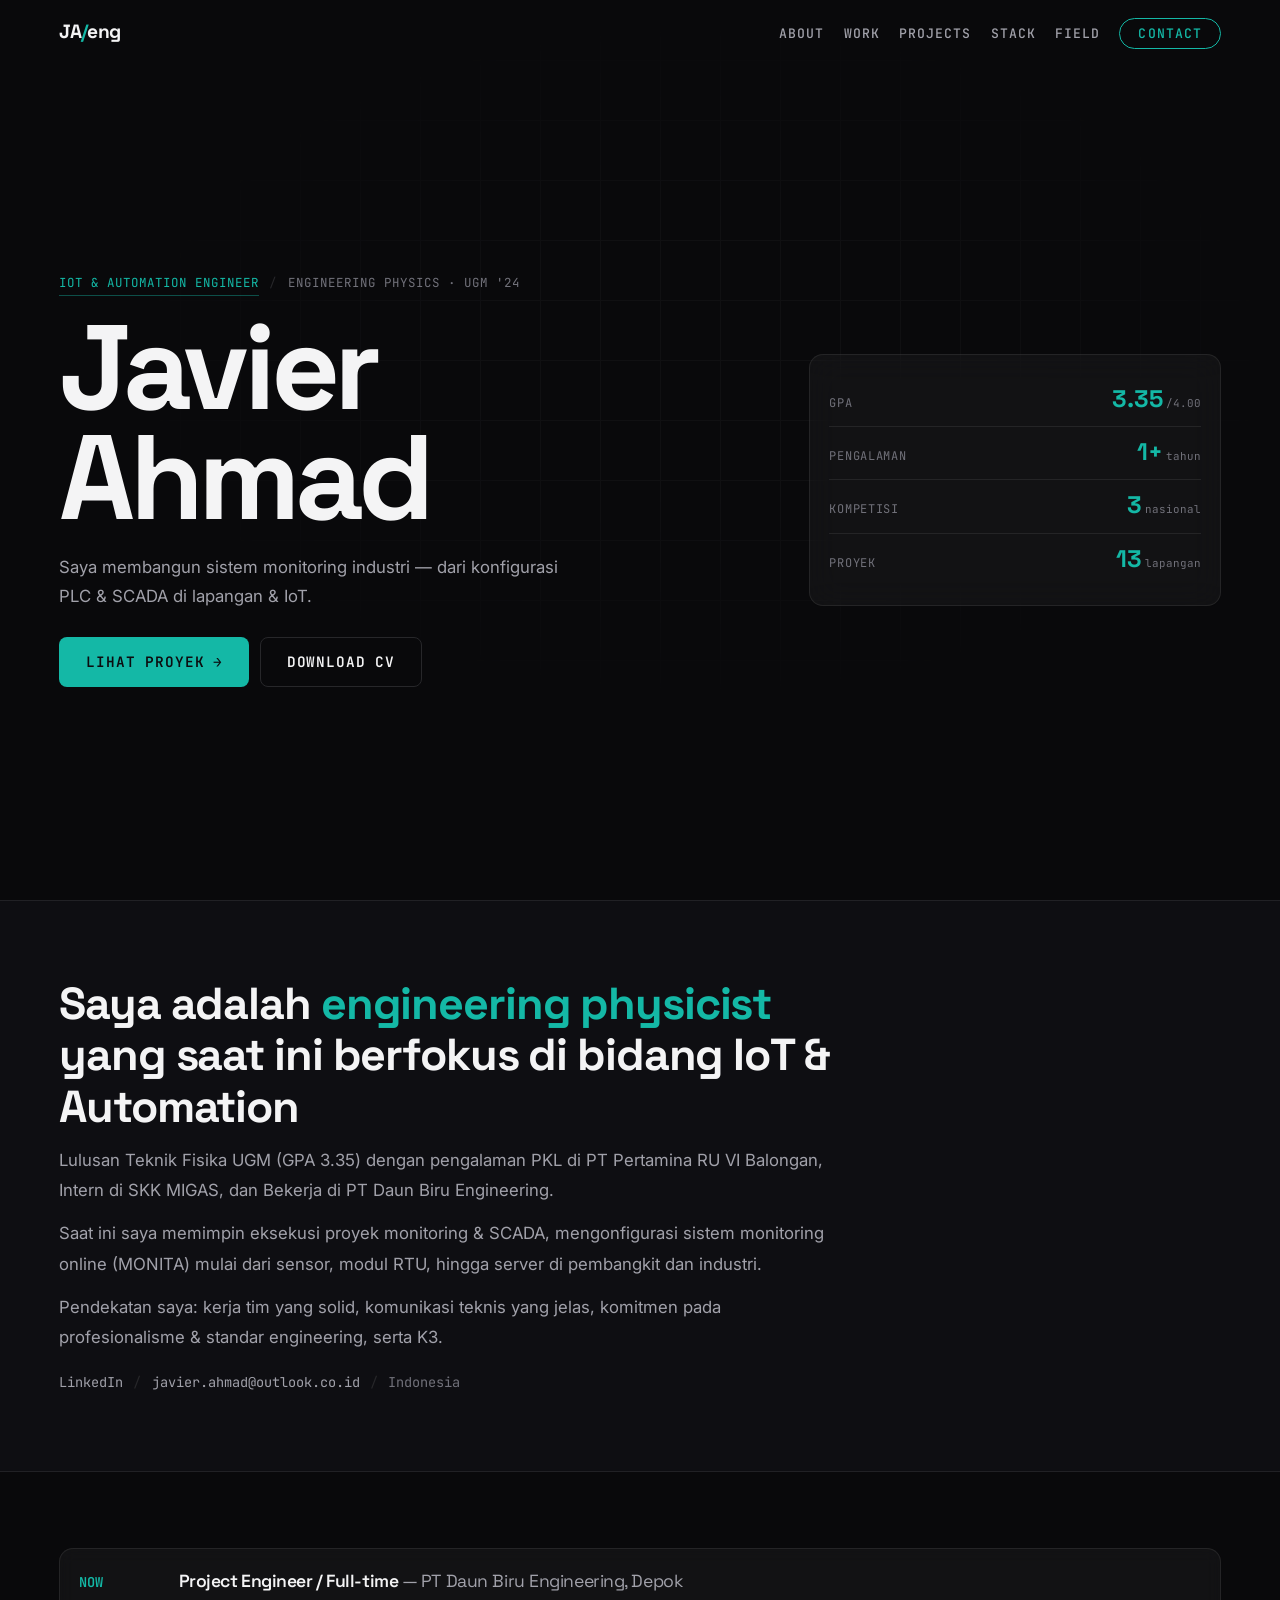
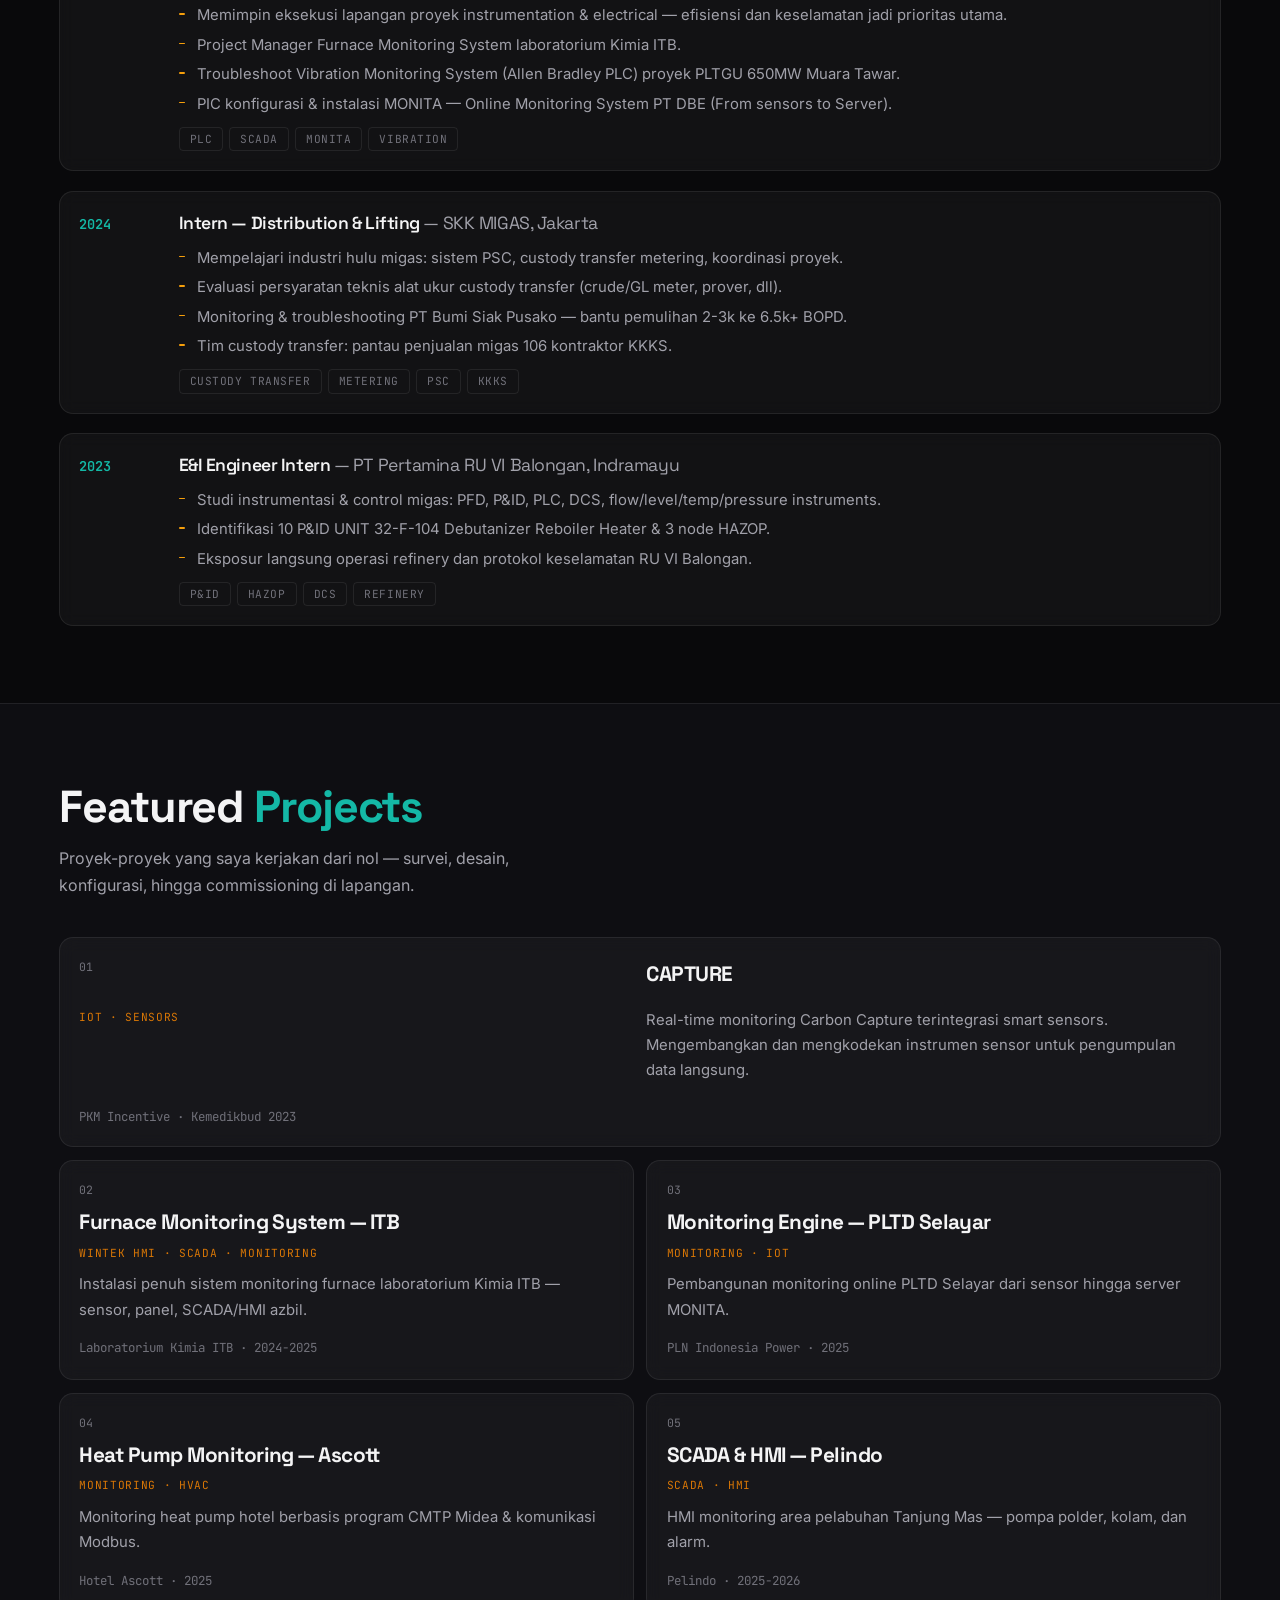
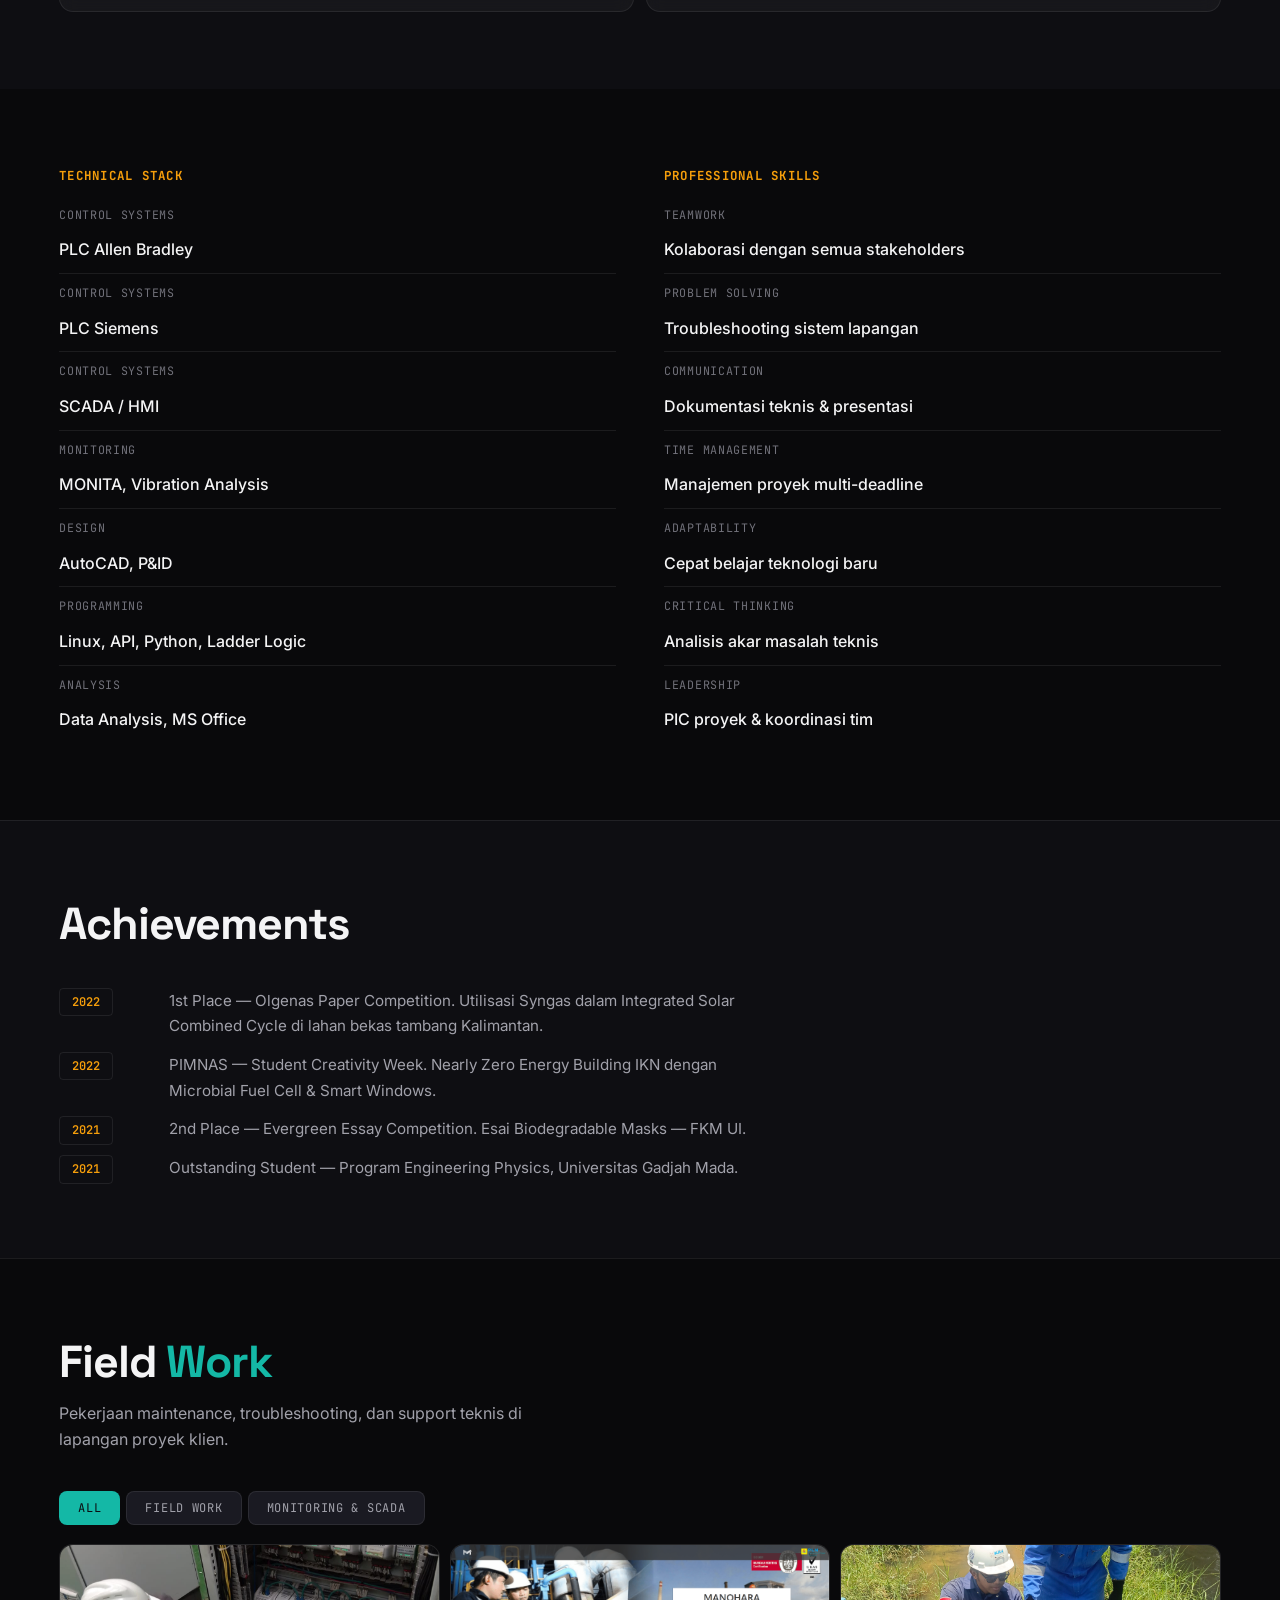
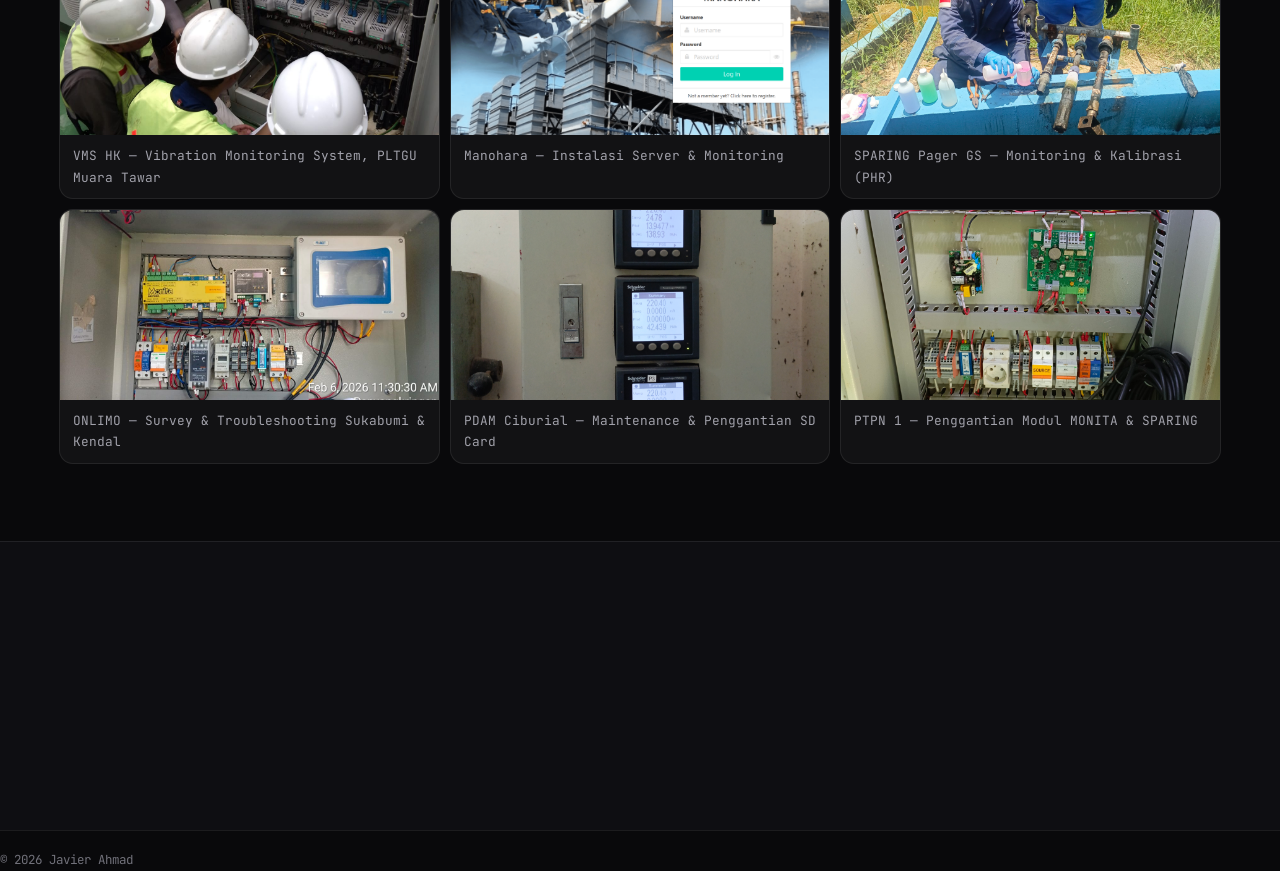
==== commit 8e7d533c: "Add GoatCounter analytics (javier-goat)" ====
--- a/index.html
+++ b/index.html
@@ -501,14 +501,17 @@
           <span class="link-sep">/</span>
           <a href="Javier_Ahmad_CV.pdf" download>Download CV</a>
         </div>
-      </div>
-    </div>
-    <div class="ft-foot">
-      <p>&copy; <span id="year"></span> Javier Ahmad</p>
-    </div>
-  </div>
-</footer>
-
-<script src="script.js"></script>
-</body>
-</html>
+      </footer>
+
+      <div class="ft-foot">
+        <p>&copy; <span id="year"></span> Javier Ahmad</p>
+      </div>
+      </div>
+      </footer>
+
+      <script src="script.js"></script>
+      <!-- GoatCounter analytics -->
+      <script data-goatcounter="https://javier-goat.goatcounter.com/count"
+              async src="//gc.zgo.at/count.js"></script>
+      </body>
+      </html>
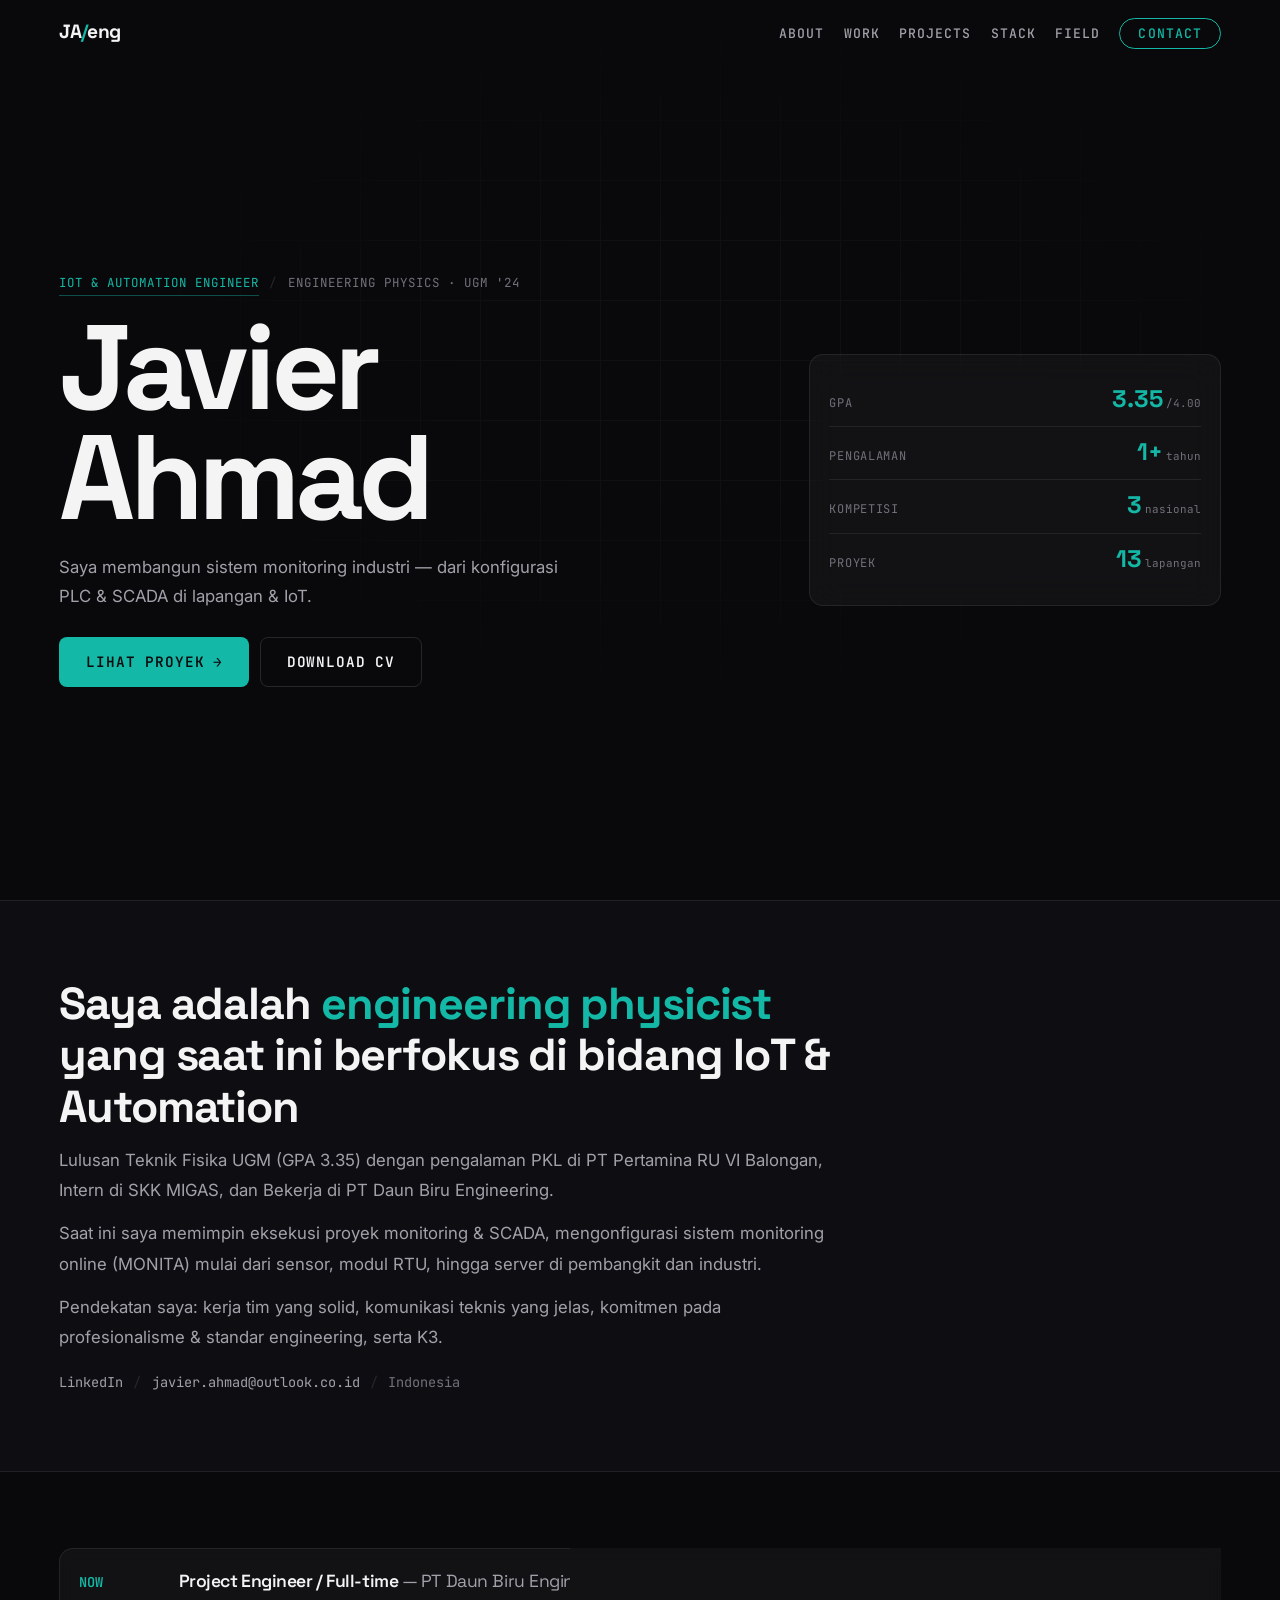
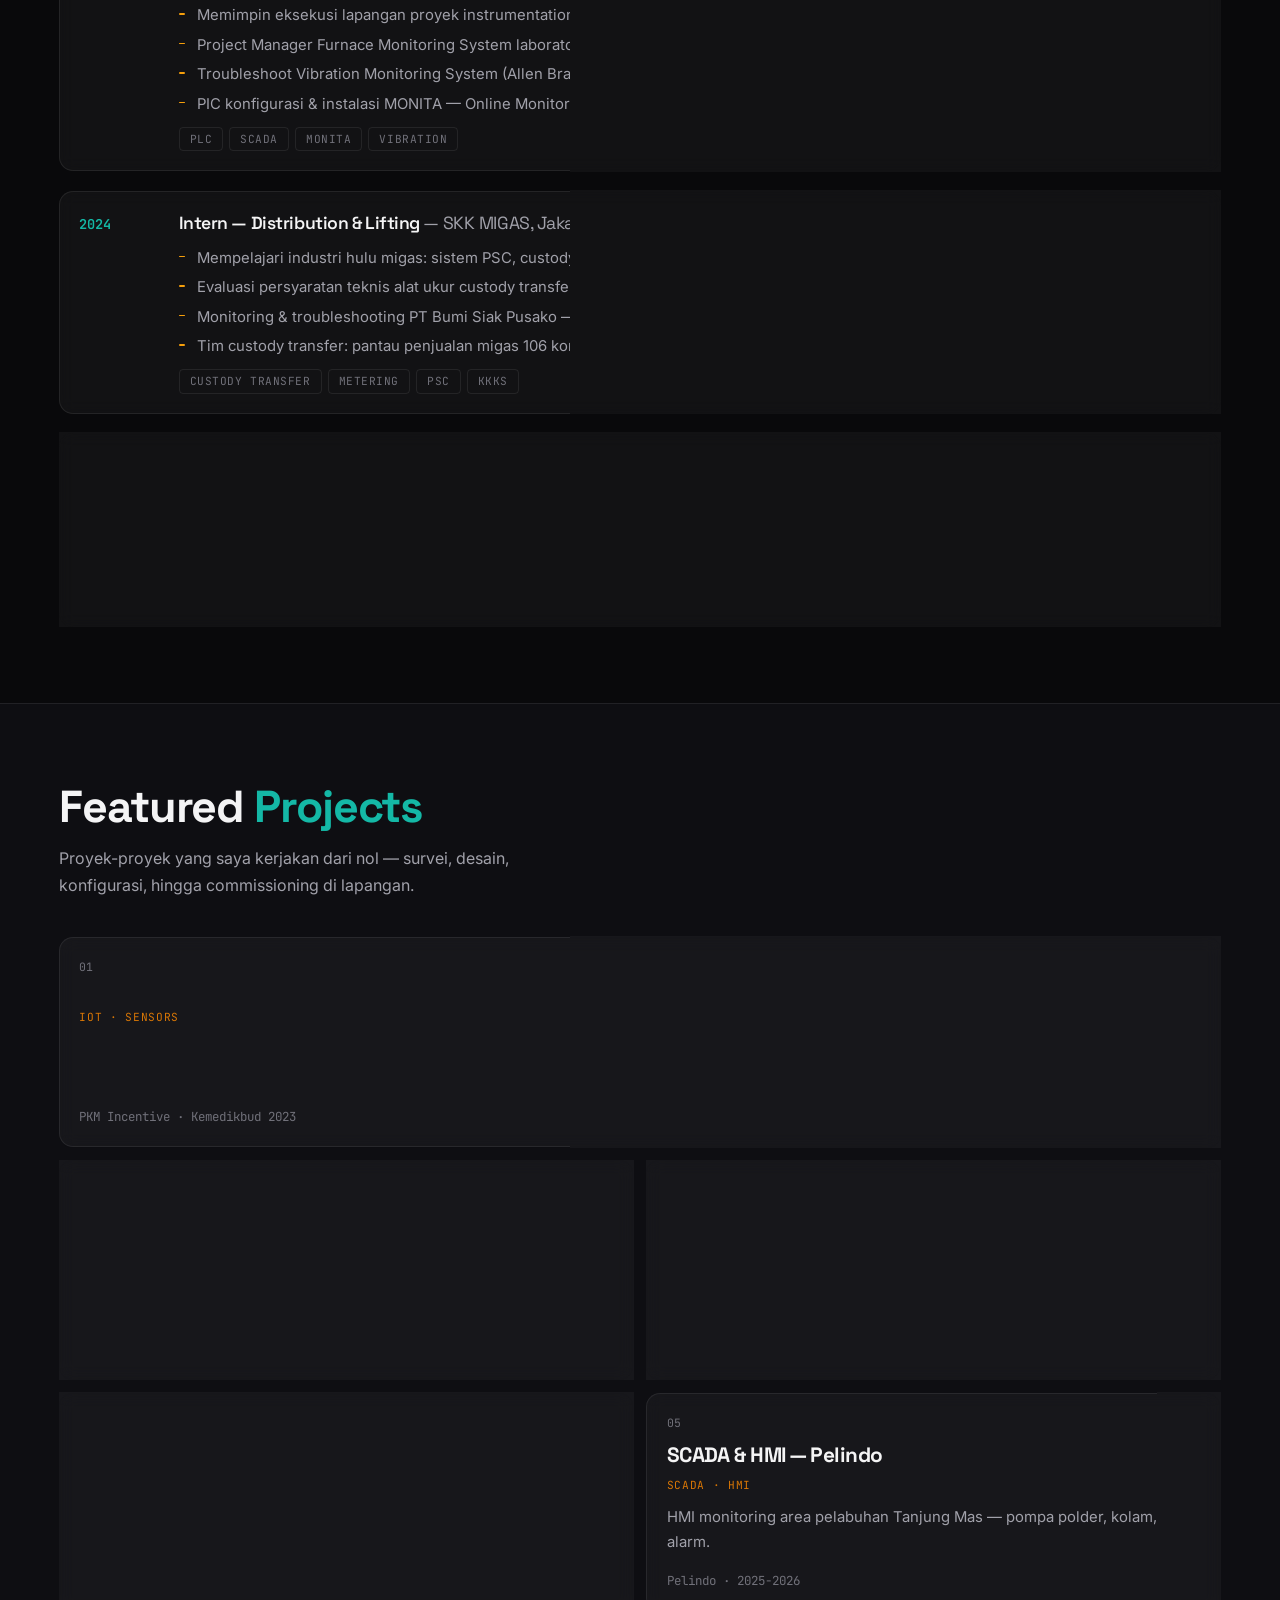
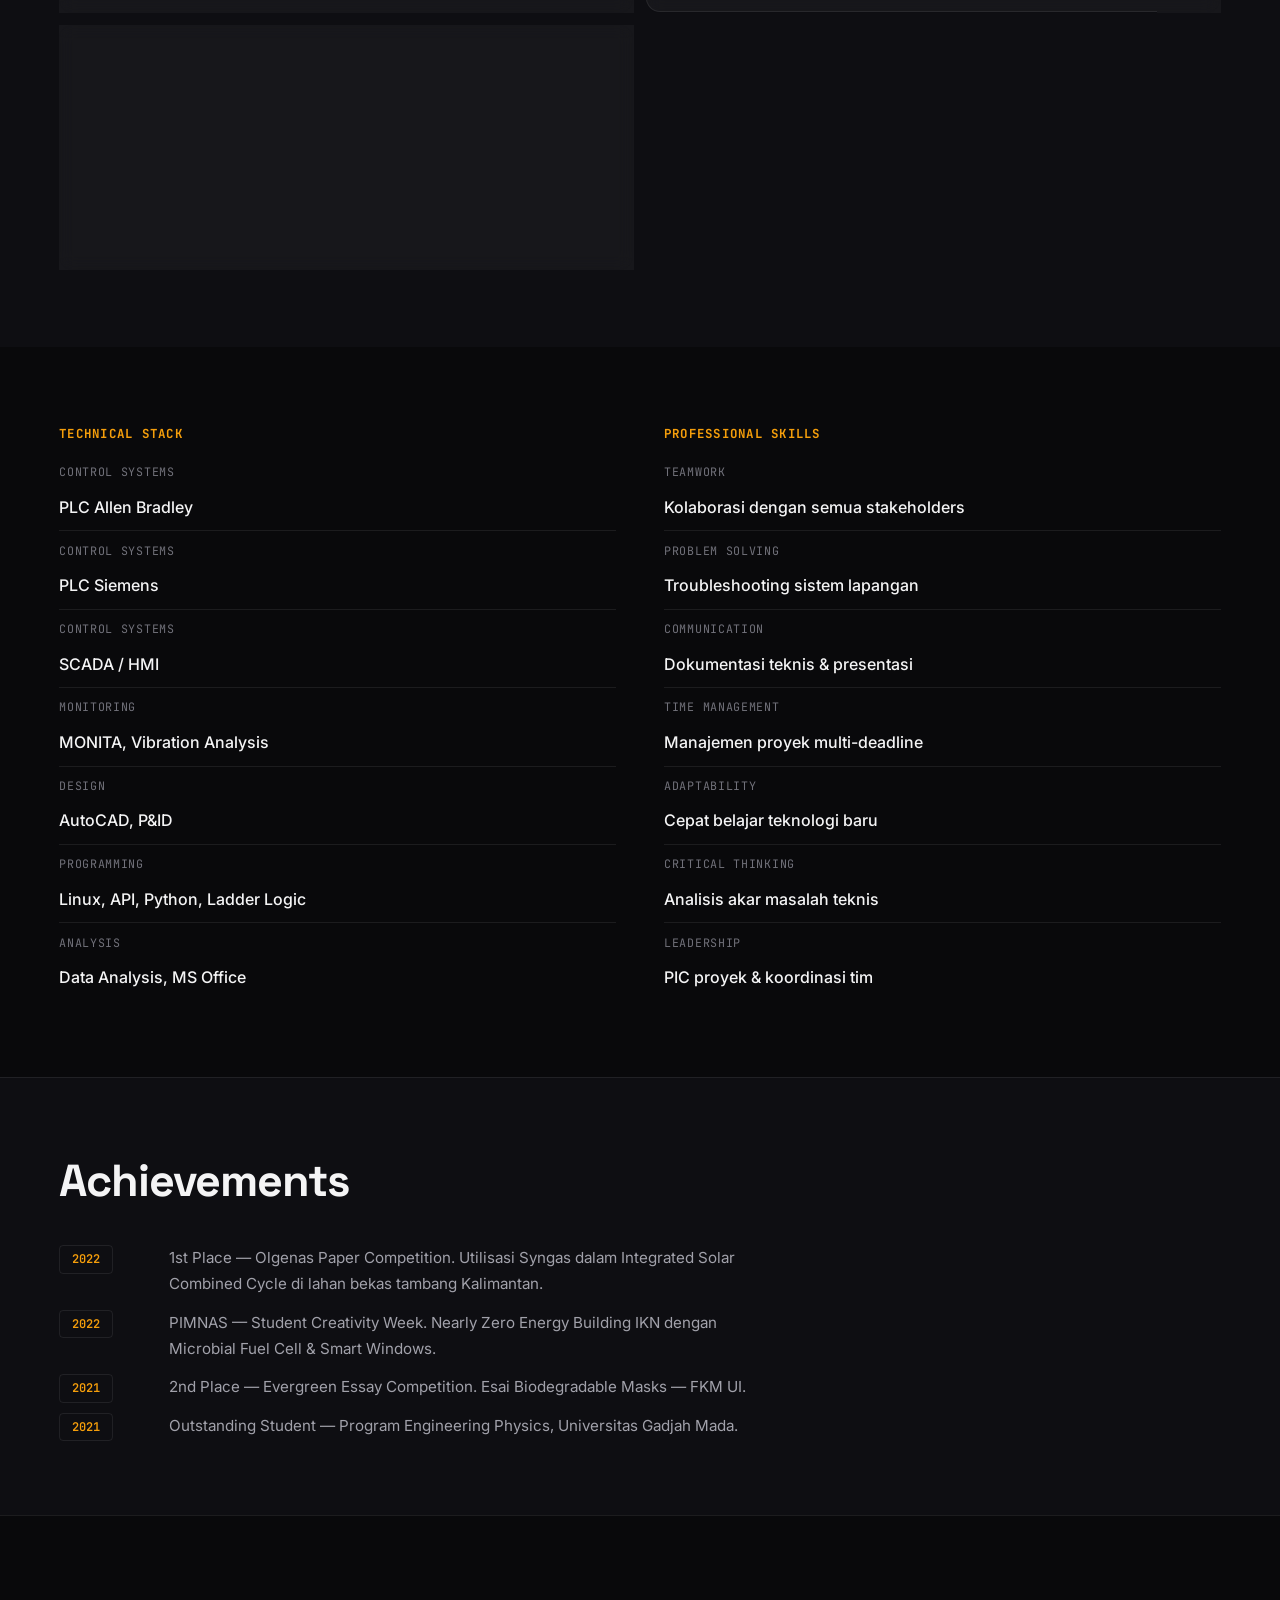
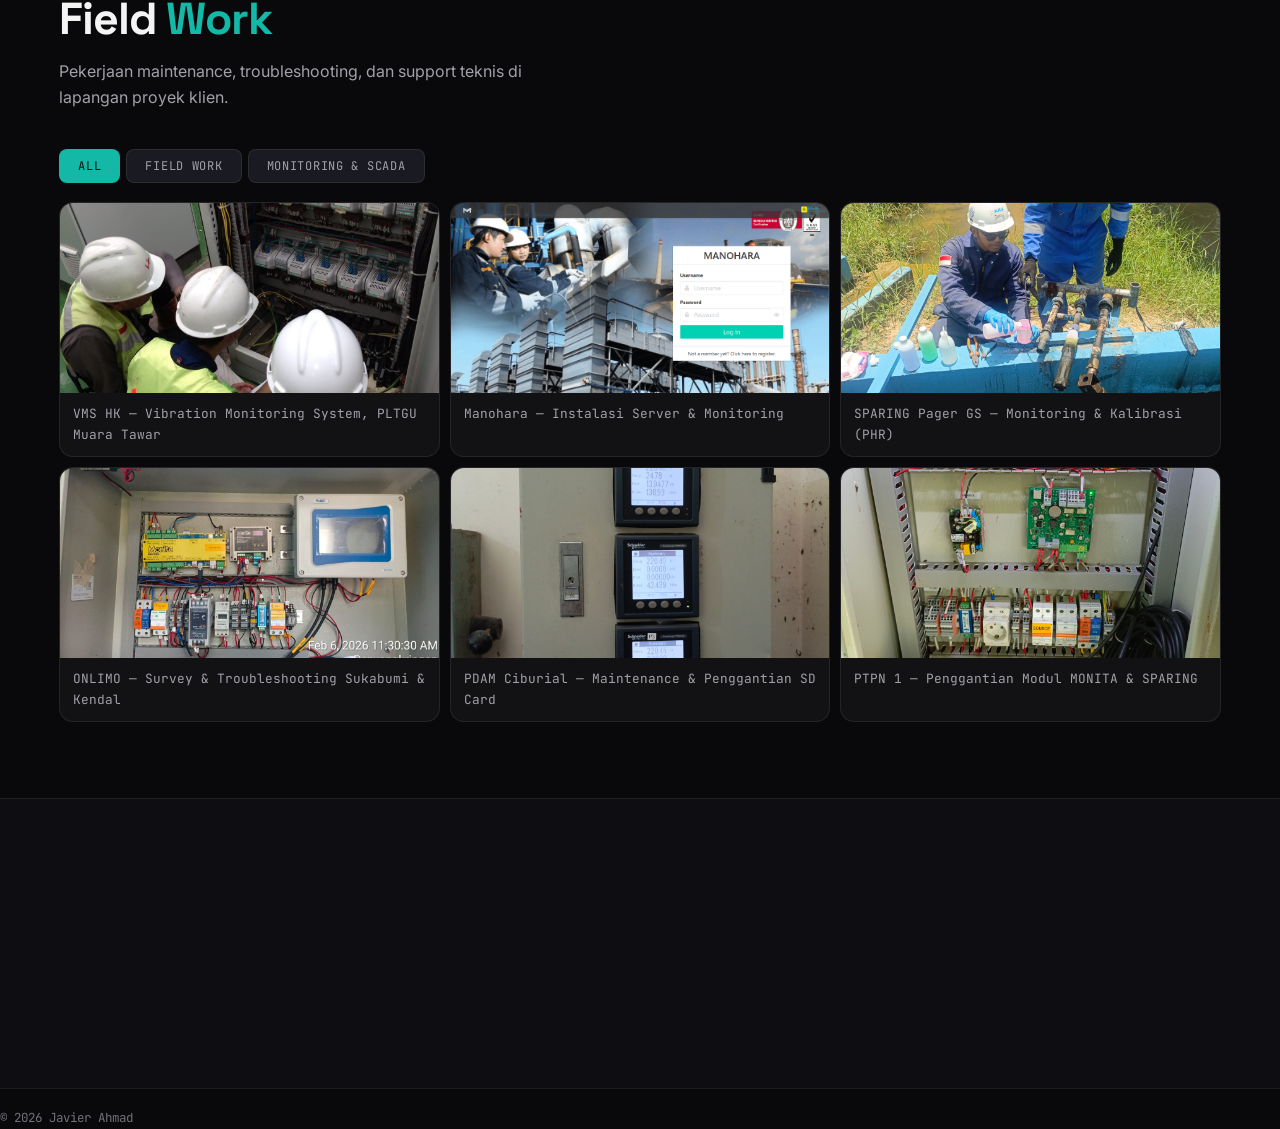
==== commit 7729c1f0: "Add project: difflens — Offline Git Changelog - New proj-card (06) with bilingual CLI tool entry - d" ====
--- a/index.html
+++ b/index.html
@@ -10,6 +10,14 @@
   <link href="https://fonts.googleapis.com/css2?family=Space+Grotesk:wght@400;500;600;700&family=JetBrains+Mono:wght@400;500;600&family=Inter:wght@300;400;500;600&display=swap" rel="stylesheet">
   <link rel="stylesheet" href="style.css">
   <noscript><style>.rv{opacity:1!important;transform:none!important}</style></noscript>
+  <!-- Google tag (gtag.js) -->
+  <script async src="https://www.googletagmanager.com/gtag/js?id=G-0PHX4CNQG0"></script>
+  <script>
+    window.dataLayer = window.dataLayer || [];
+    function gtag(){dataLayer.push(arguments);}
+    gtag('js', new Date());
+    gtag('config', 'G-0PHX4CNQG0');
+  </script>
 </head>
 <body>
 
@@ -234,6 +242,24 @@
         <p class="proj-desc">HMI monitoring area pelabuhan Tanjung Mas — pompa polder, kolam, dan alarm.</p>
         <span class="proj-meta">Pelindo · 2025-2026</span>
       </article>
+      <article class="proj-card rv" tabindex="0"
+        data-num="06"
+        data-title="difflens — Offline Git Changelog"
+        data-cat="Python · CLI Tool"
+        data-desc="CLI Python yang menghasilkan changelog terstruktur dari git diff secara offline — tanpa API key, tanpa jaringan, tanpa panggilan LLM. Menggunakan Typer untuk antarmuka terminal dan Rich untuk tampilan lensa (panel per file dan intent), mendukung output Indonesia dan Inggris, serta saran judul PR dan export Markdown atau JSON."
+        data-tech='["Typer CLI + flag parsing (--lang, --group-by, --format, --out, --pr)","GitPython: baca repo, branch, dan diff","Parser unified-diff menjadi model terstruktur (DiffHunk / ParsedFile)","Heuristik deterministik: deteksi intent + bullet bilingual ID/EN","Render Rich: TTY lens panel, Markdown, JSON","Saran judul PR (conventional-commit) + konfigurasi persisten"]'
+        data-role="Membangun alat CLI mandiri untuk mempercepat dokumentasi perubahan kode — deterministik, instan, dan sepenuhnya offline."
+        data-tags='["Python","Typer","Rich","GitPython","CLI","Offline"]'
+        data-outcome="Tool siap pakai (pip install -e .) dengan 10 unit test lolos dan verifikasi ad-hoc sukses — changelog terstruktur dihasilkan instan dari git diff."
+        data-repo="https://github.com/javier010502/difflens.git"
+        data-date="25 Agustus 2026"
+        data-img="">
+        <div class="proj-num">06</div>
+        <h3 class="proj-title">difflens — Offline Git Changelog</h3>
+        <p class="proj-cat">Python · CLI Tool</p>
+        <p class="proj-desc">CLI Python yang menghasilkan changelog terstruktur dari git diff secara offline. Typer untuk antarmuka terminal, Rich untuk tampilan lensa, output Indonesia/Inggris, saran judul PR, dan export Markdown/JSON.</p>
+        <span class="proj-meta">CLI Tool · ditambahkan 25 Agustus 2026</span>
+      </article>
     </div>
   </div>
 </section>
@@ -436,6 +462,10 @@
           <h3>Hasil / Output</h3>
           <p id="projectModalOutcome"></p>
         </div>
+        <div class="modal-section" id="projectModalLinks" hidden>
+          <h3>Links</h3>
+          <div class="modal-links" id="projectModalLinksInner"></div>
+        </div>
       </div>
     </div>
   </div>
--- a/style.css
+++ b/style.css
@@ -457,6 +457,18 @@
   transition: border-color .3s, color .3s;
 }
 .exp-tag:hover {
+  border-color: var(--cyan);
+  color: var(--cyan);
+}
+/* Links section in project modal — GitHub link styled as clickable */
+.modal-links { display: flex; gap: var(--space-2); flex-wrap: wrap; }
+.modal-links a.exp-tag {
+  text-decoration: none;
+  cursor: pointer;
+  background: rgba(0, 209, 178, 0.08);
+}
+.modal-links a.exp-tag:hover {
+  background: rgba(0, 209, 178, 0.16);
   border-color: var(--cyan);
   color: var(--cyan);
 }
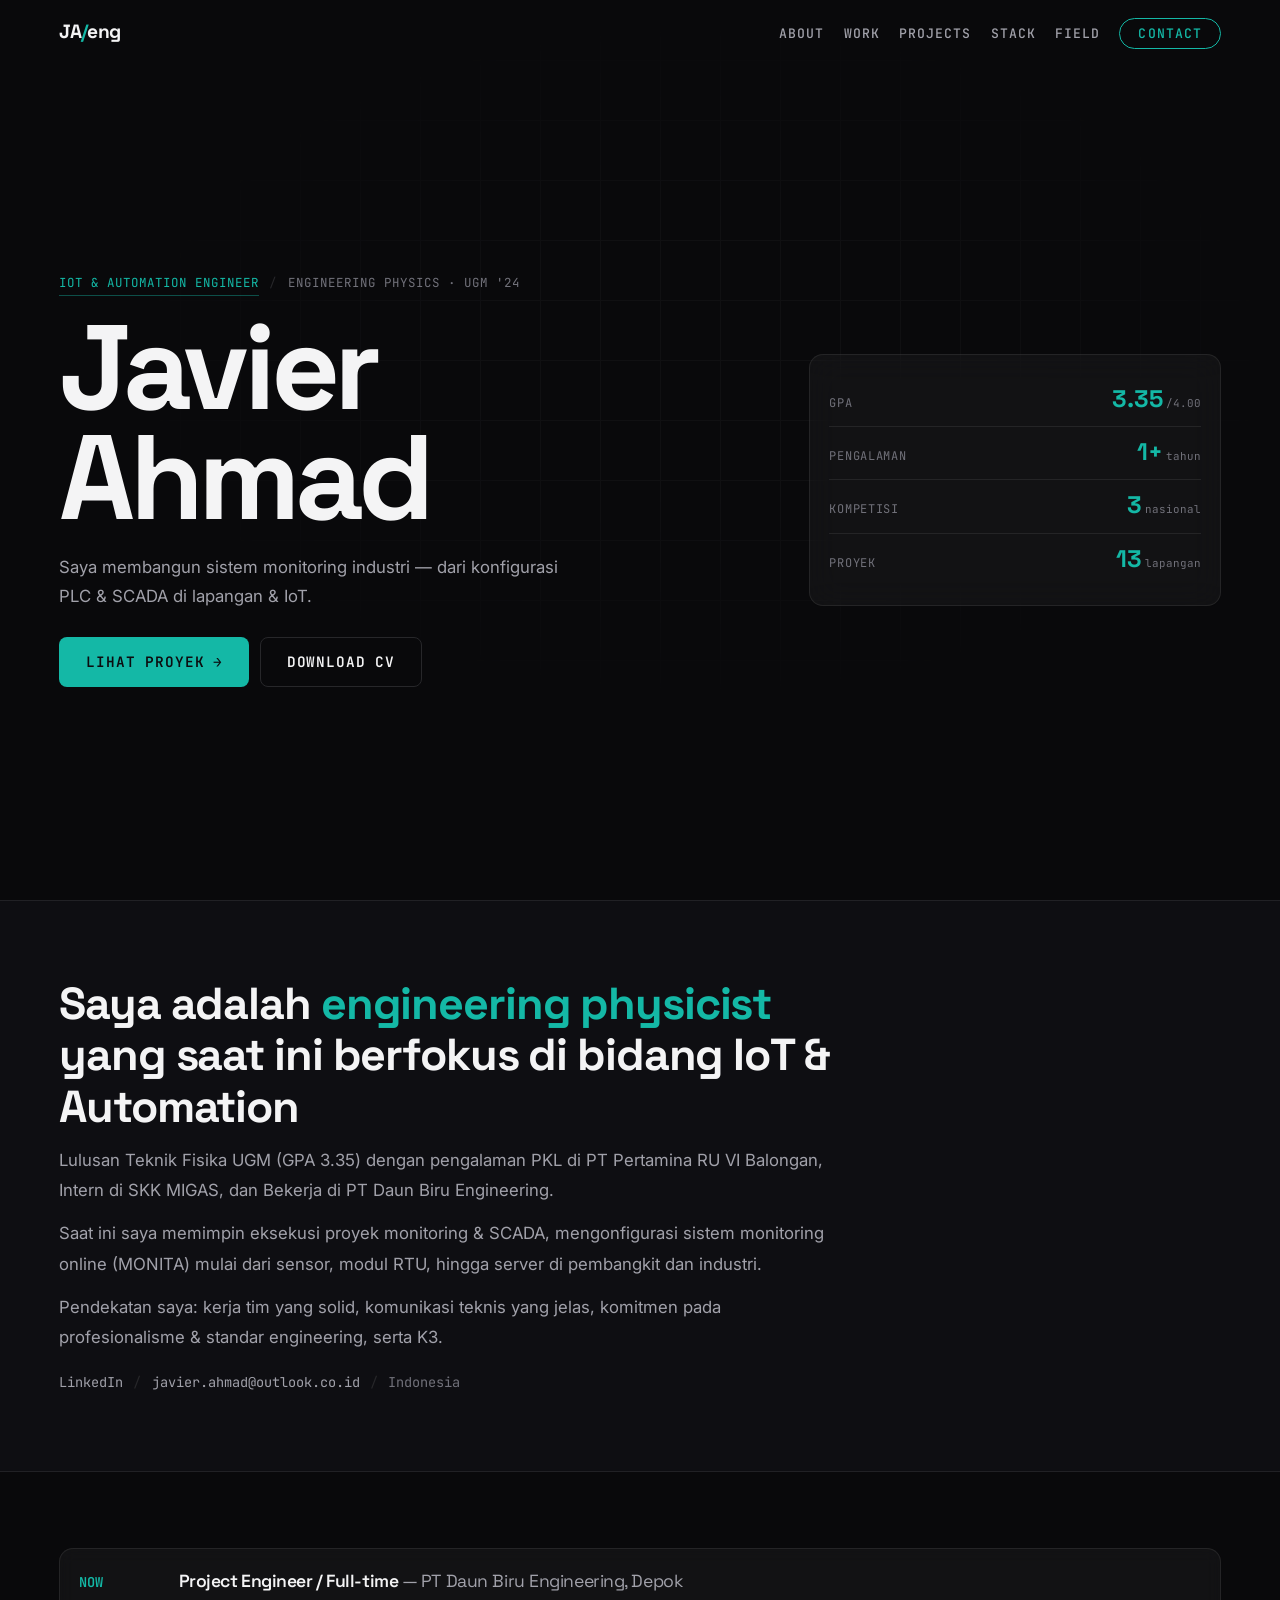
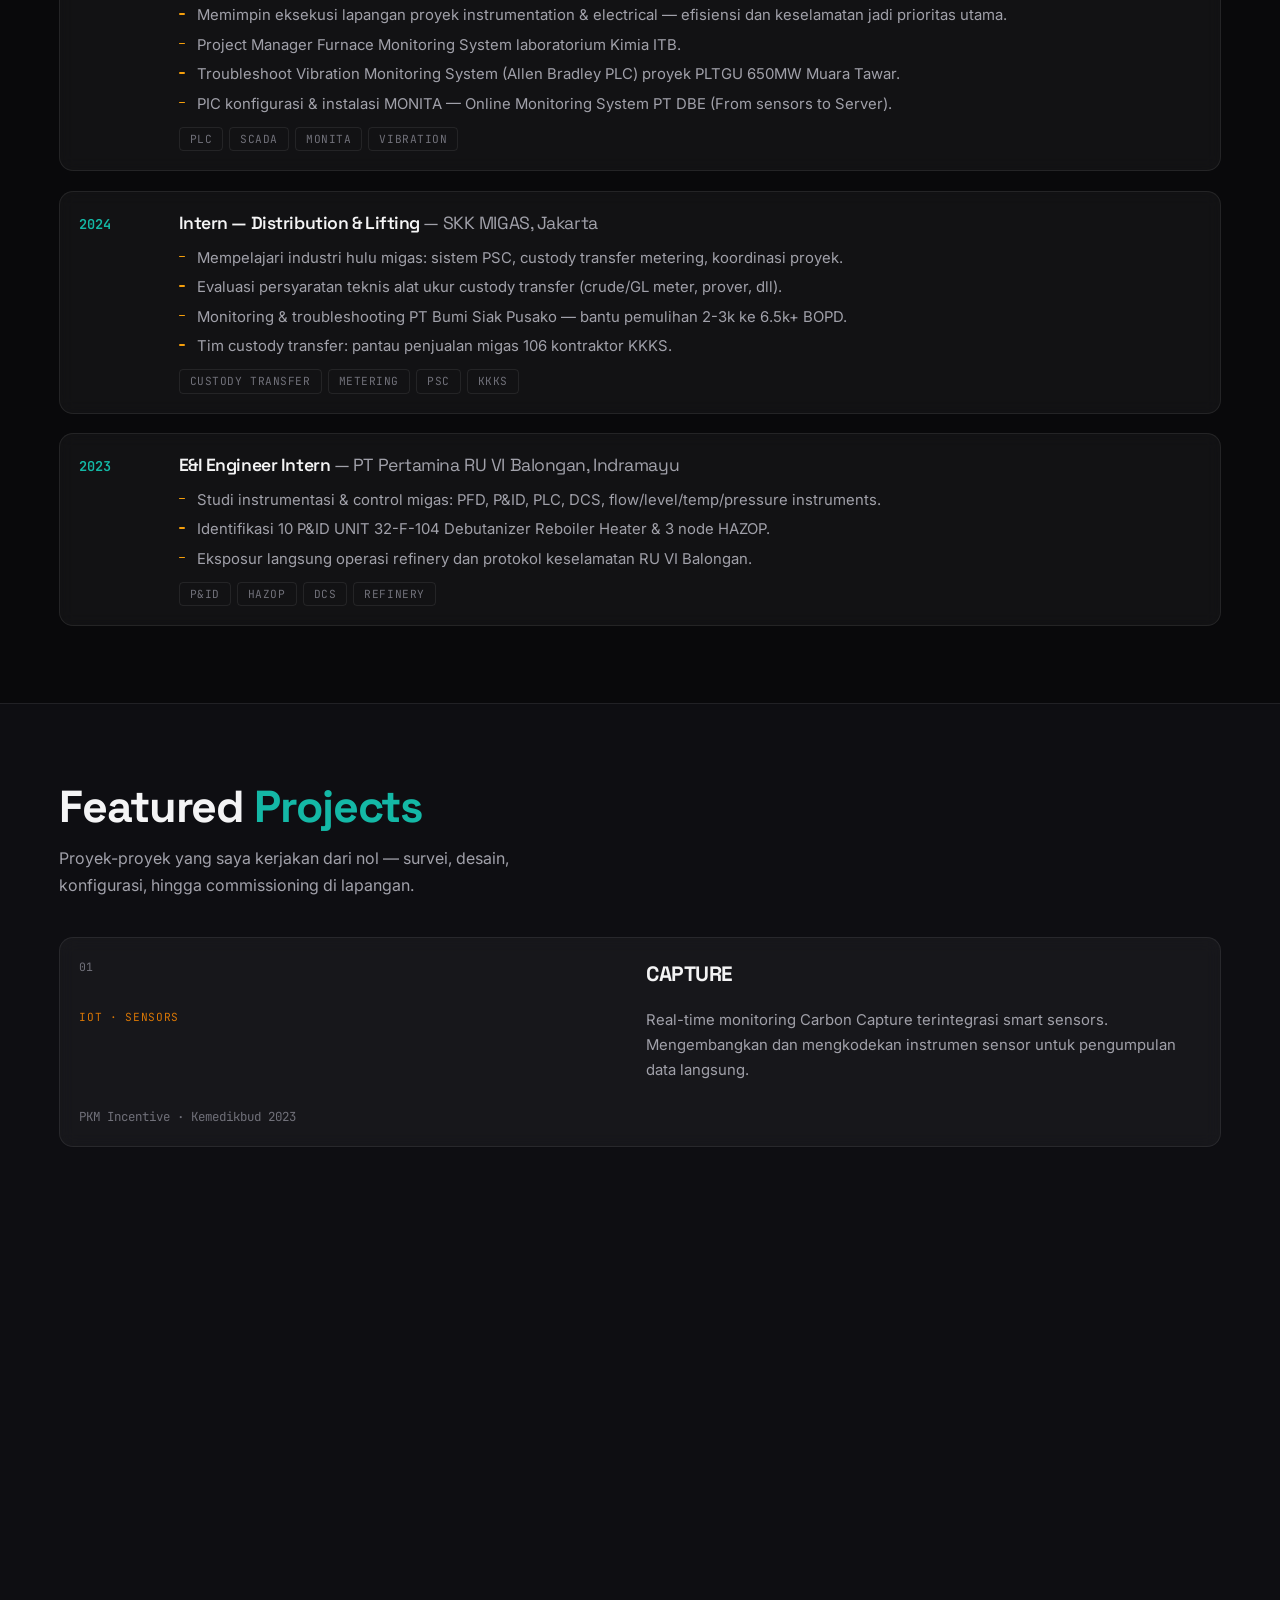
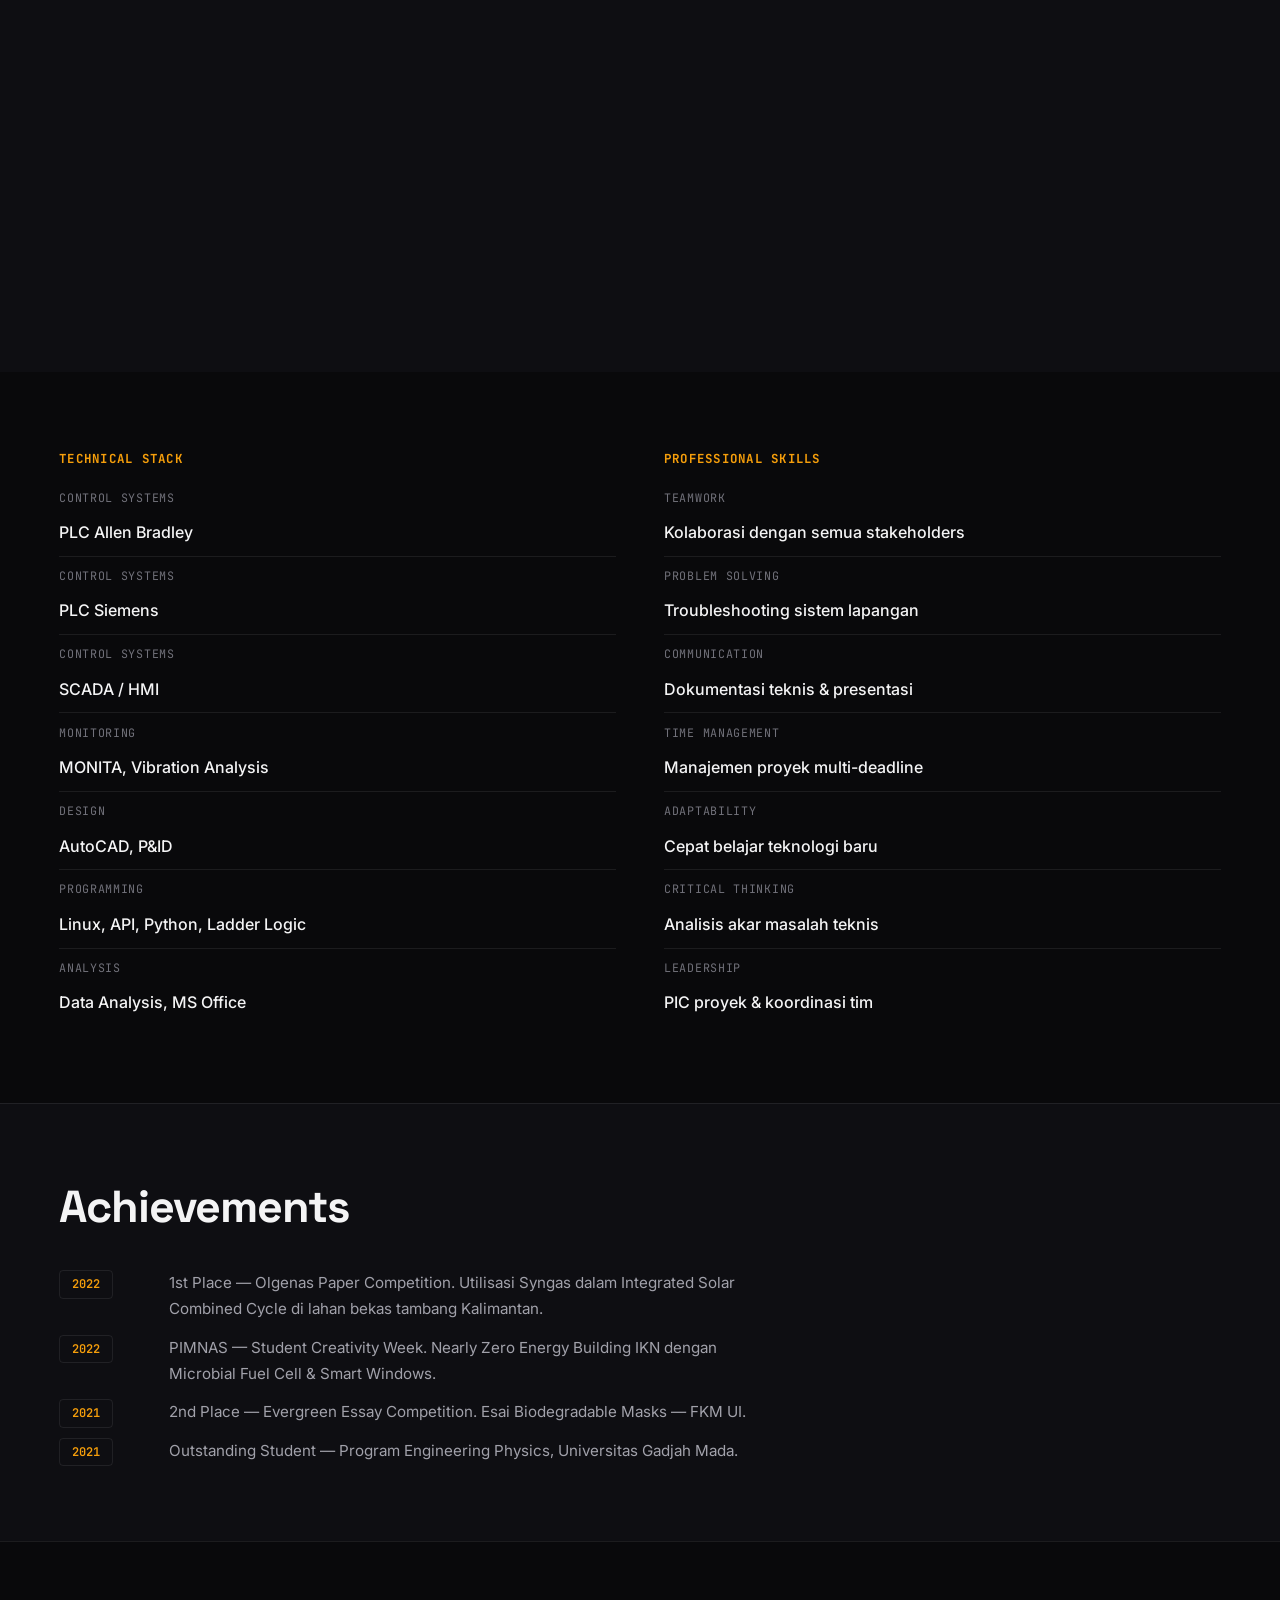
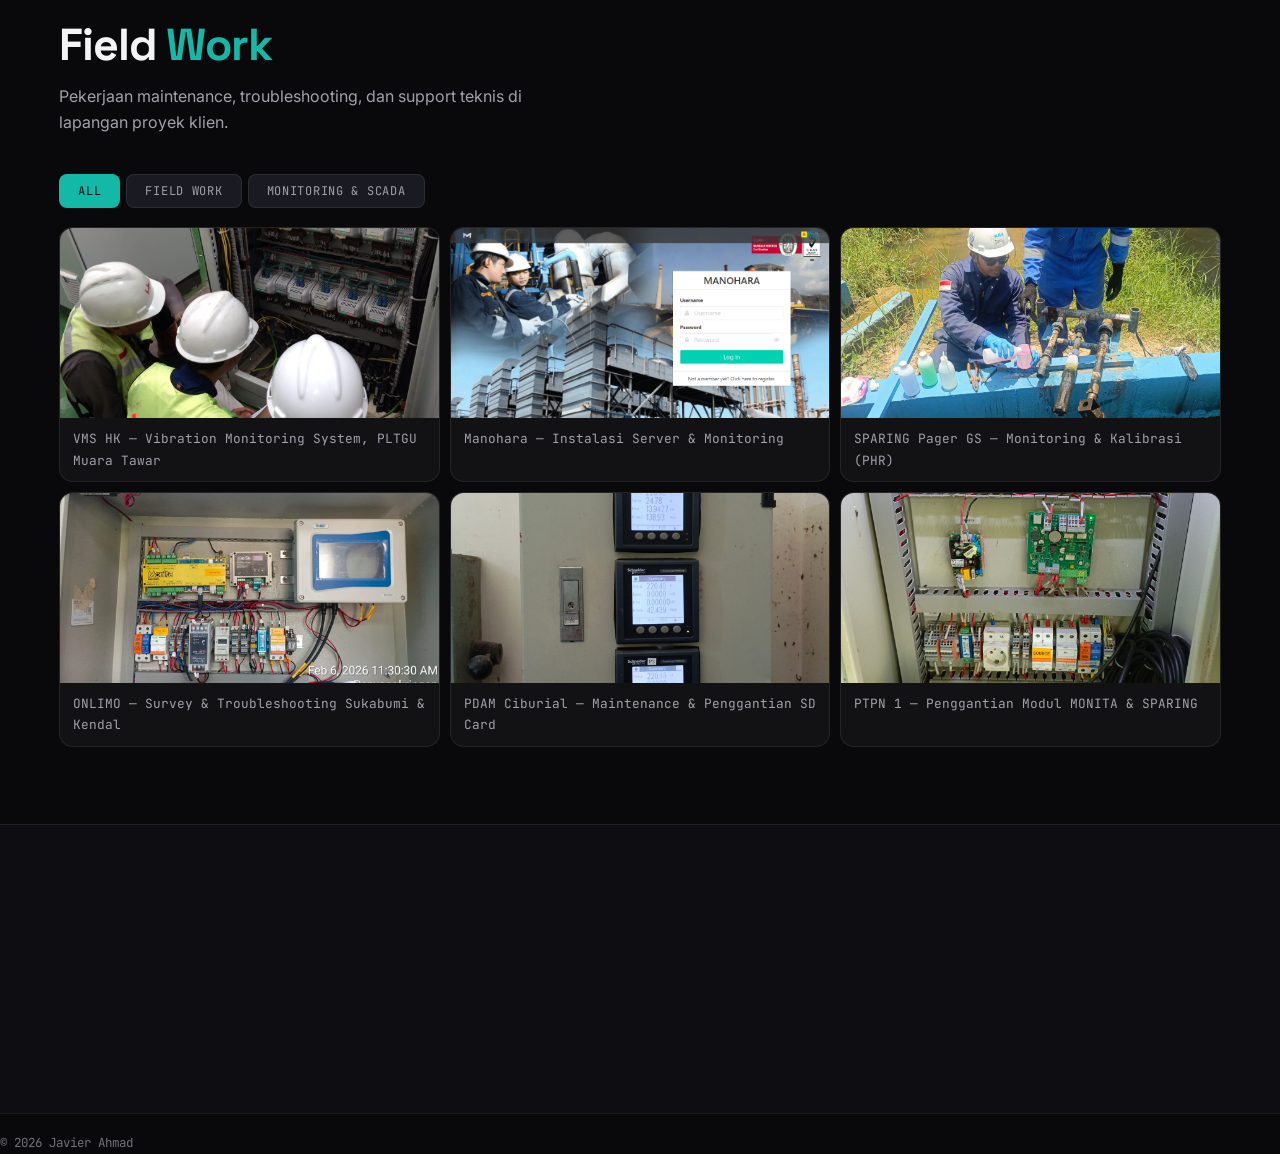
==== commit ebcb22b7: "Add project: snippet-vault — Semantic Snippet Manager" ====
--- a/index.html
+++ b/index.html
@@ -259,6 +259,24 @@
         <p class="proj-cat">Python · CLI Tool</p>
         <p class="proj-desc">CLI Python yang menghasilkan changelog terstruktur dari git diff secara offline. Typer untuk antarmuka terminal, Rich untuk tampilan lensa, output Indonesia/Inggris, saran judul PR, dan export Markdown/JSON.</p>
         <span class="proj-meta">CLI Tool · ditambahkan 25 Agustus 2026</span>
+      </article>
+      <article class="proj-card rv" tabindex="0"
+        data-num="07"
+        data-title="snippet-vault — Semantic Snippet Manager"
+        data-cat="Python · CLI Tool"
+        data-desc="Local-first, semantic snippet manager untuk developer — menyimpan dan menemukan kembali kode reusable berdasarkan makna, bukan keyword persis, pakai offline sentence-transformers embeddings. Typer + Rich menghadirkan TUI interaktif dengan similarity badge (▰▰▰▱▱ 0.87), fuzzy tag chips, $EDITOR code entry, listing paginasi, dan tag cloud berukuran frekuensi. Semua data di ~/.config/snippet-vault/ (SQLite + NumPy blobs); model embedding di-download sekali (~80 MB, cache lokal) lalu 100% offline — tidak ada yang keluar dari mesin."
+        data-tech='["Typer CLI + sub-command (add / search / list / view / tag)","Rich TUI: similarity badge, fuzzy tag chips, syntax-highlighted code","Offline embeddings: sentence-transformers all-MiniLM-L6-v2 (384-dim, ~80MB)","SQLite storage + NumPy blob untuk vektor embedding","Semantic search: cosine-similarity ranking, tag filter, auto-reindex","$EDITOR integration, clipboard copy, paginated list, frequency-sized tag cloud"]'
+        data-role="Membangun CLI snippet manager lokal yang sepenuhnya offline dengan semantic search — privasi penuh, tanpa cloud, instan setelah model di-cache."
+        data-tags='["Python","Typer","Rich","sentence-transformers","NumPy","SQLite","CLI","Offline"]'
+        data-outcome="CLI fungsional penuh dengan 22/22 test lolos (add/list/search/view/tag) dan 0 TODO/placeholder — semantic search offline berjalan tanpa jaringan setelah model pertama kali di-download."
+        data-repo="https://github.com/Javier010502/snippet-vault.git"
+        data-date="28 Agustus 2026"
+        data-img="">
+        <div class="proj-num">07</div>
+        <h3 class="proj-title">snippet-vault — Semantic Snippet Manager</h3>
+        <p class="proj-cat">Python · CLI Tool</p>
+        <p class="proj-desc">Local-first semantic snippet manager untuk developer — temukan kembali kode reusable berdasarkan makna, bukan keyword, via offline sentence-transformers. TUI interaktif dengan similarity badge, tag chips, dan tag cloud.</p>
+        <span class="proj-meta">CLI Tool · ditambahkan 28 Agustus 2026</span>
       </article>
     </div>
   </div>
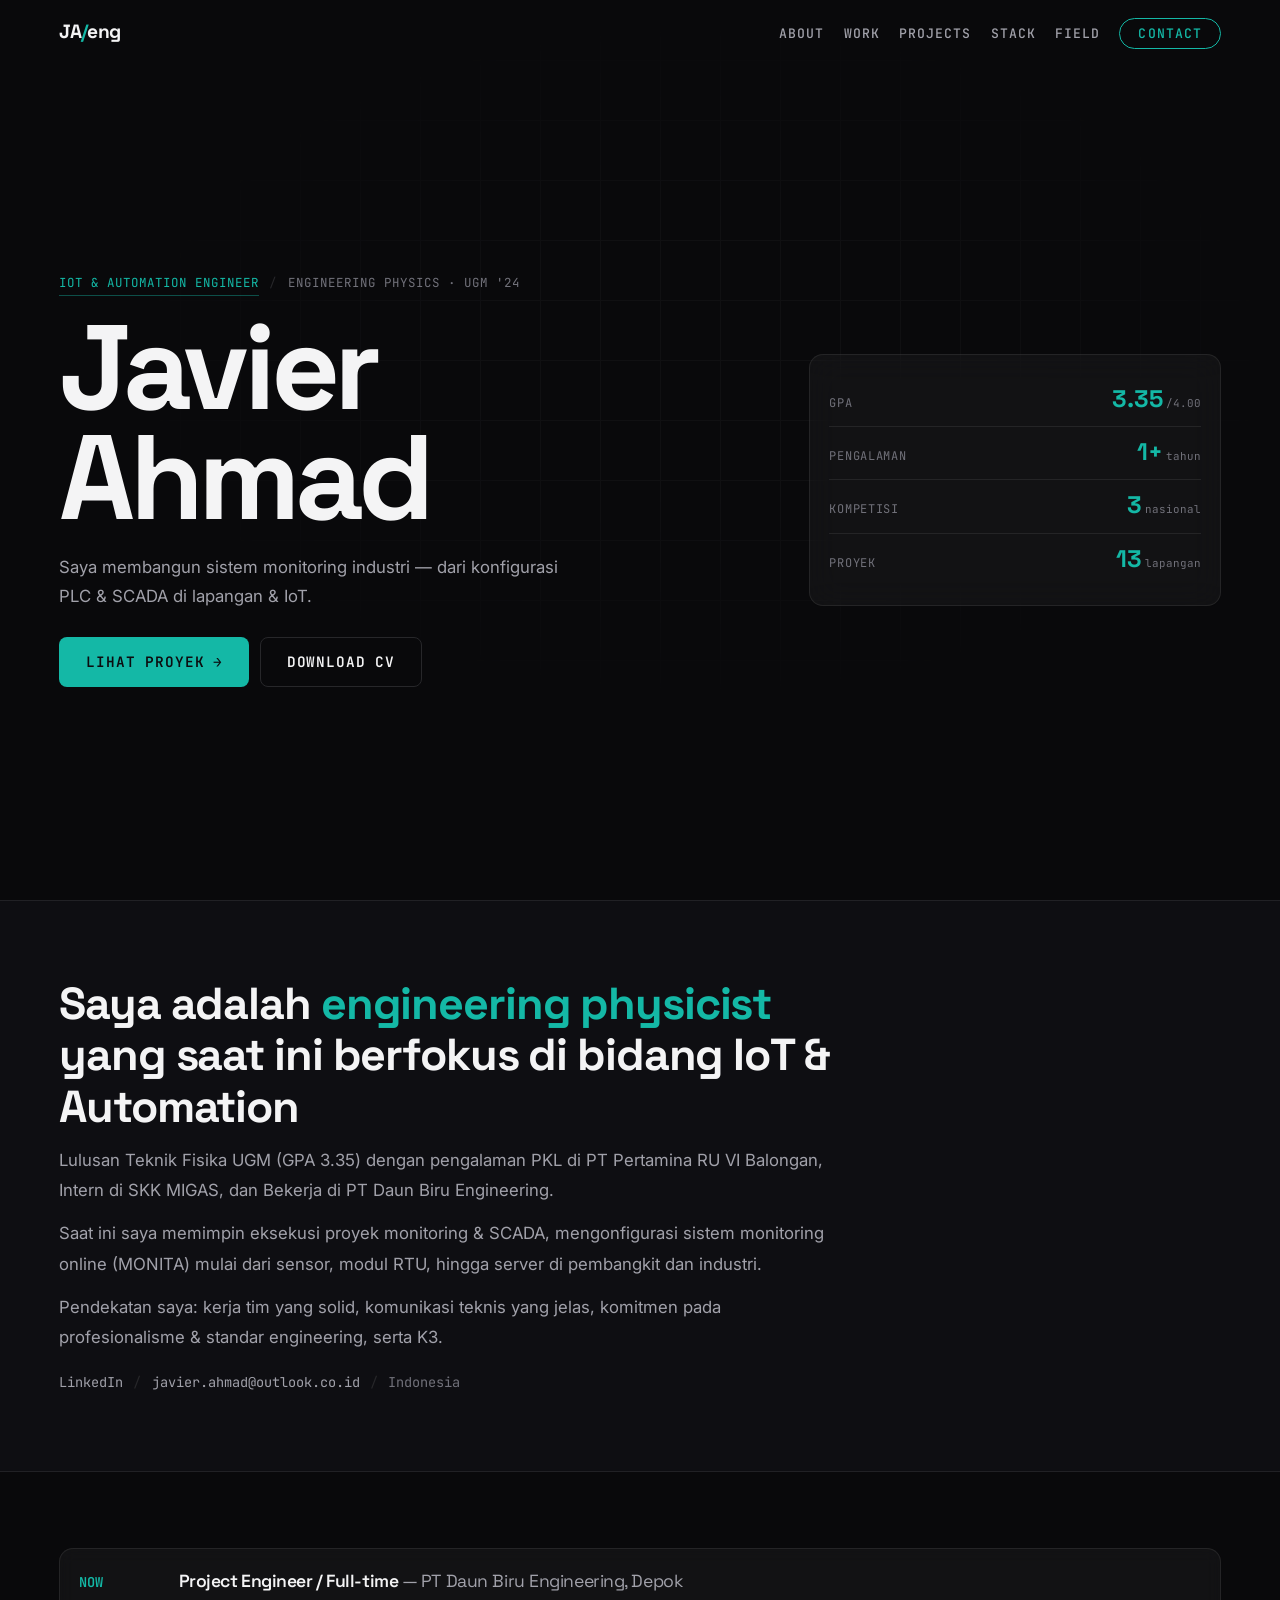
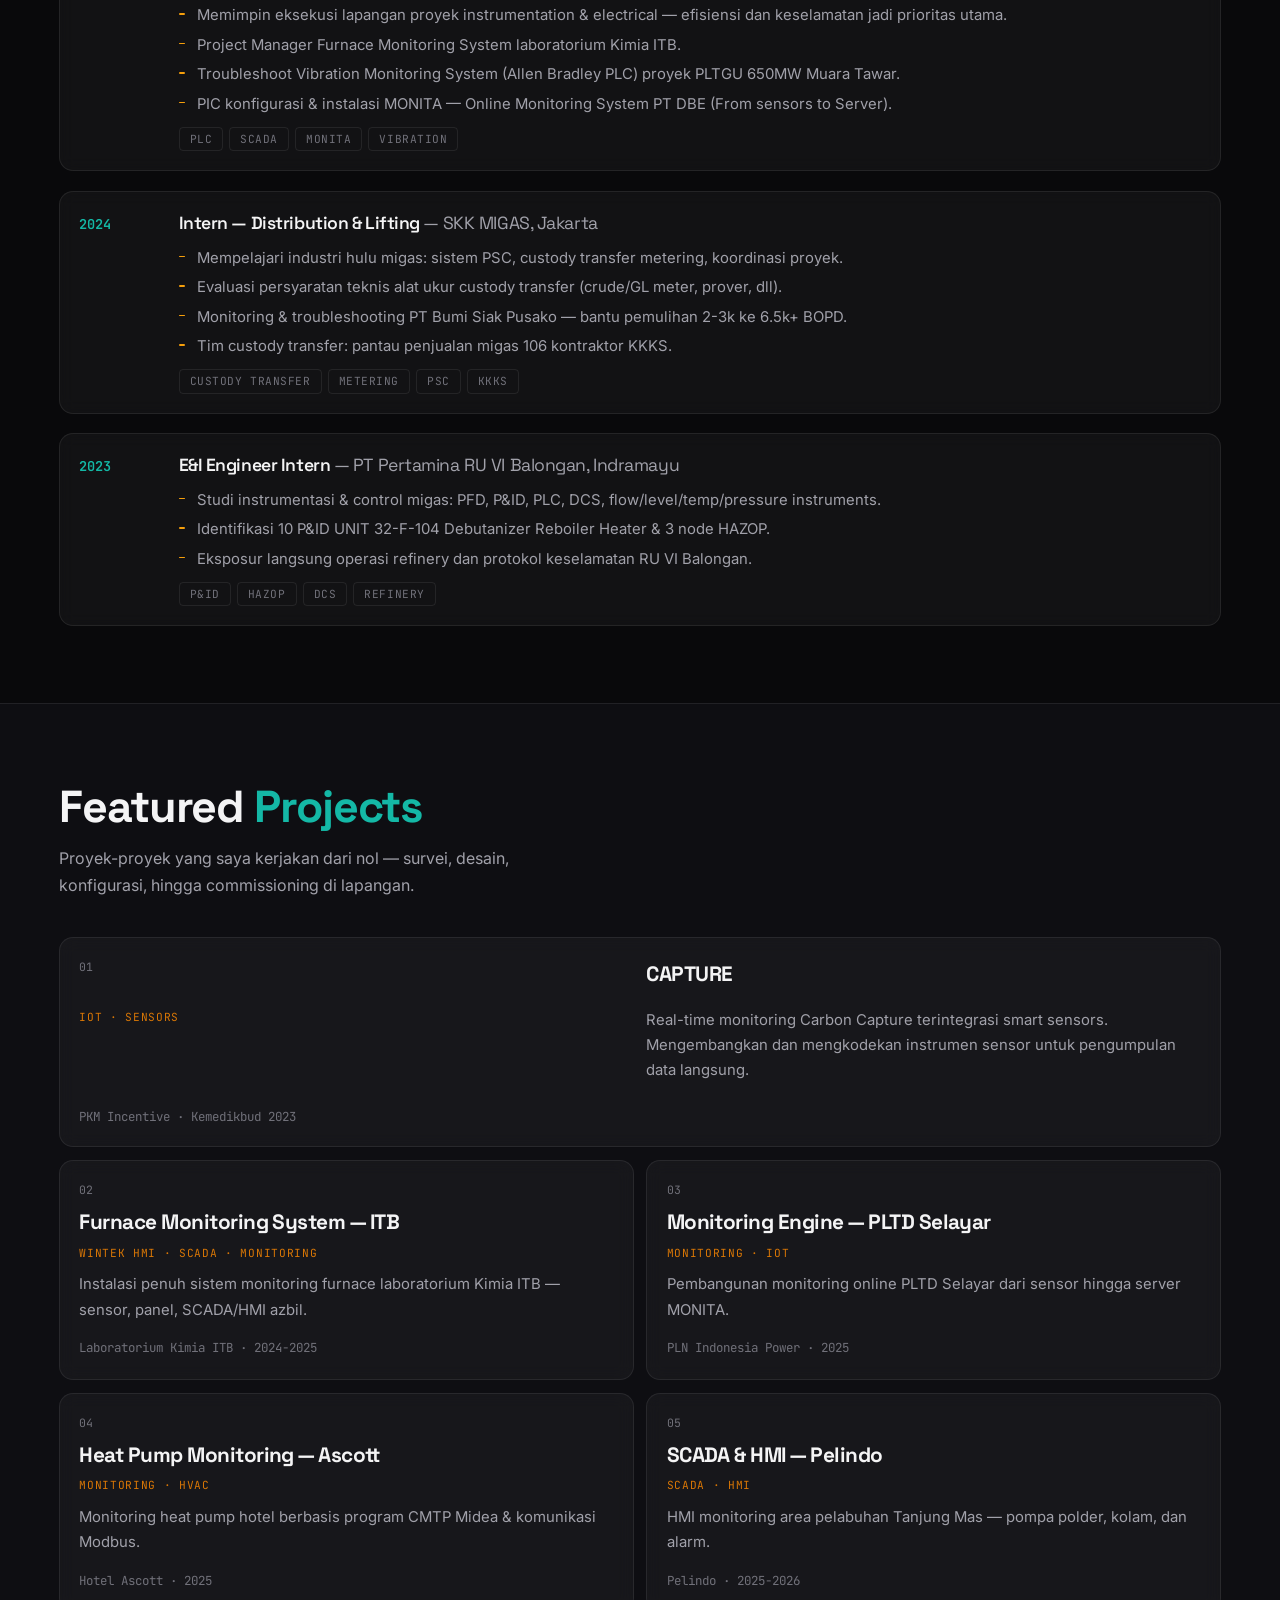
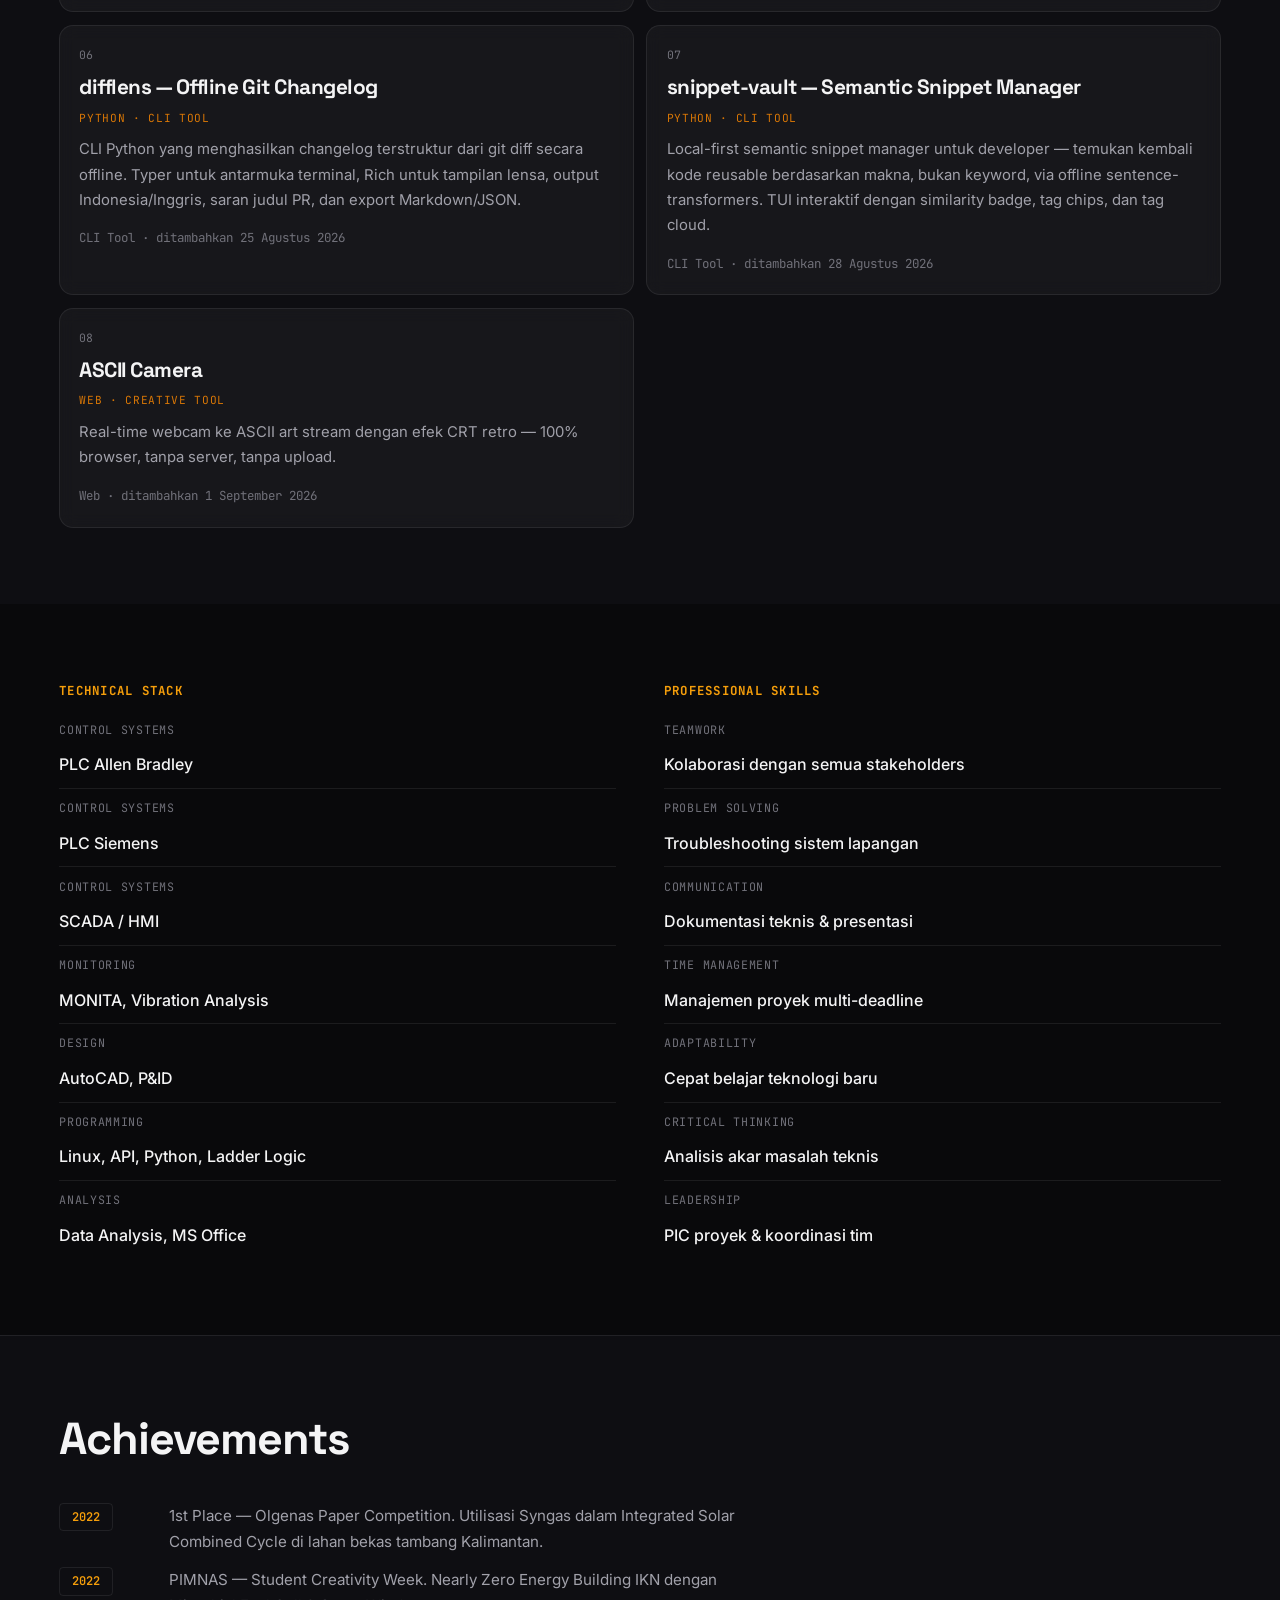
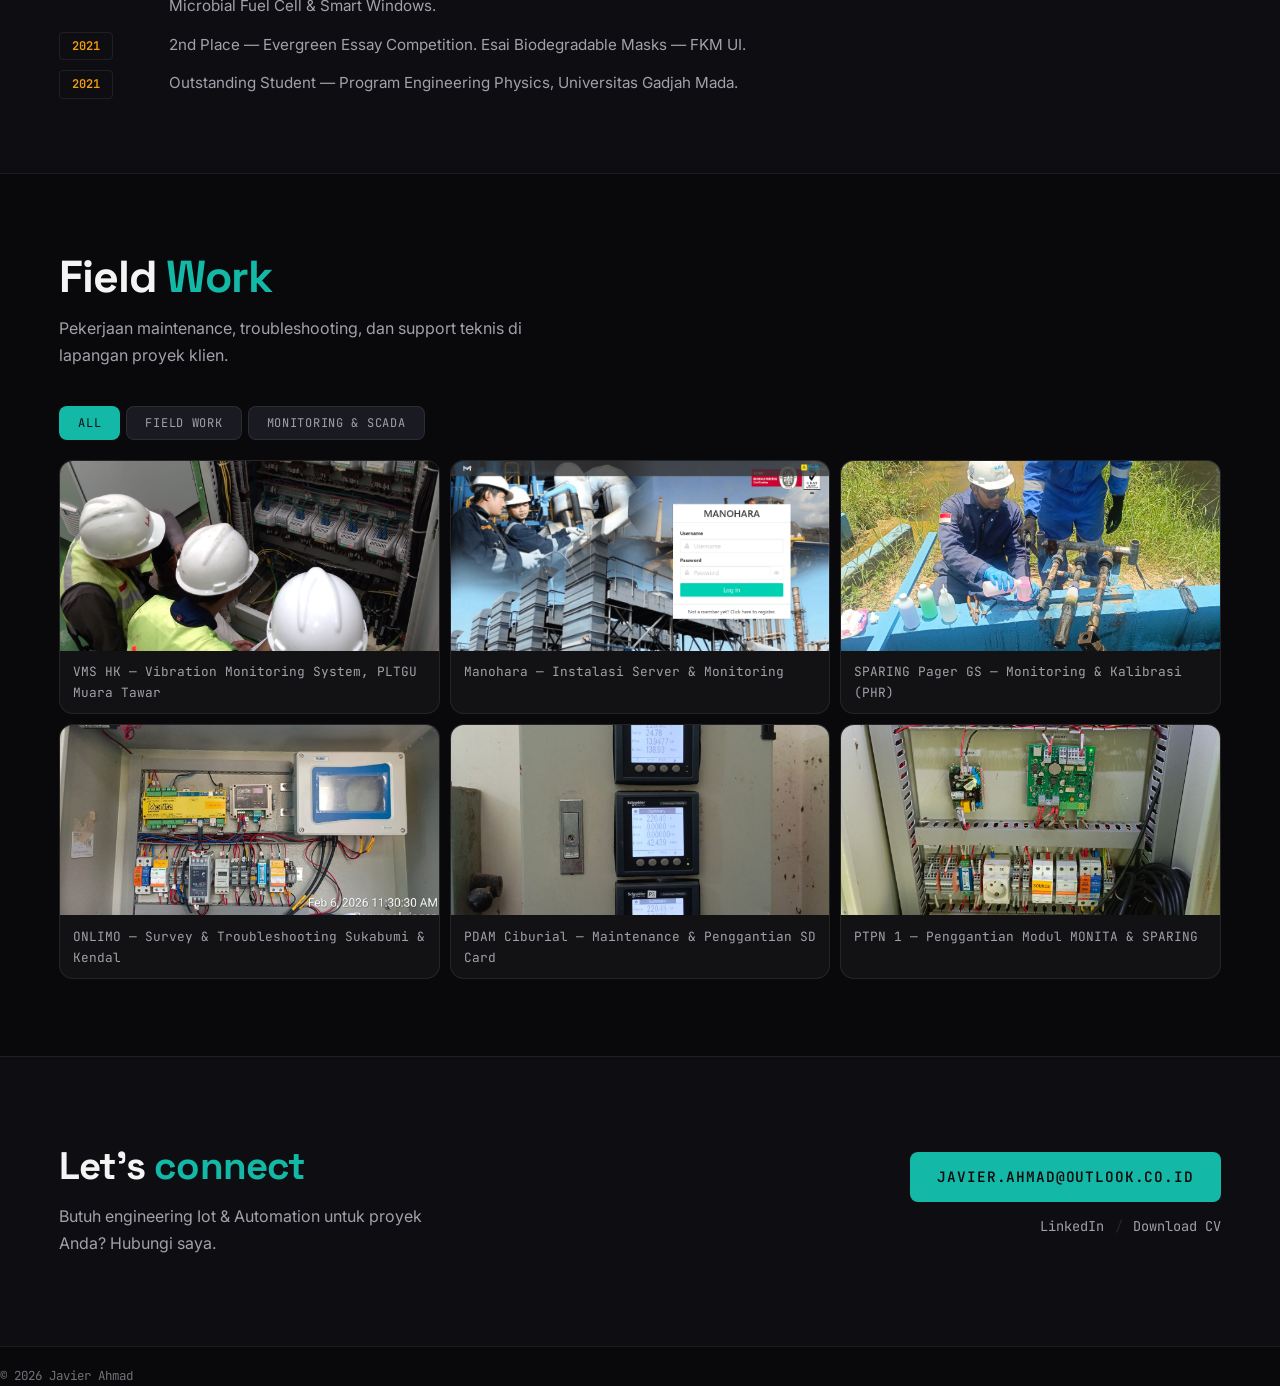
==== commit 64a2d09e: "Add project: ASCII Camera — real-time webcam to ASCII art with CRT aesthetics" ====
--- a/index.html
+++ b/index.html
@@ -277,6 +277,25 @@
         <p class="proj-cat">Python · CLI Tool</p>
         <p class="proj-desc">Local-first semantic snippet manager untuk developer — temukan kembali kode reusable berdasarkan makna, bukan keyword, via offline sentence-transformers. TUI interaktif dengan similarity badge, tag chips, dan tag cloud.</p>
         <span class="proj-meta">CLI Tool · ditambahkan 28 Agustus 2026</span>
+      </article>
+      <article class="proj-card rv" tabindex="0"
+        data-num="08"
+        data-title="ASCII Camera"
+        data-cat="Web · Creative Tool"
+        data-desc="Real-time webcam ke stream ASCII art langsung di browser — privacy-first, tanpa server, tanpa upload. Dilengkapi preset karakter (Block, Dense, Minimal, Custom), 4 color mapping (Monochrome, Phosphor Green, Amber, Full Color), efek CRT scanline + vignette, grid size slider, mirror, invert, dan export PNG/TXT. Image processing offload ke Web Worker untuk UI tetap smooth 30+ FPS."
+        data-tech='["HTML5 Canvas API — pixel manipulation & rendering","MediaDevices.getUserMedia — live webcam capture","Web Workers — off-thread ASCII conversion","CSS3 — CRT scanline, vignette, phosphor glow effects","Vercel — zero-config static hosting"]'
+        data-role="Membangun tool kreatif berbasis browser yang mengubah webcam jadi ASCII art stream real-time dengan estetika retro terminal."
+        data-tags='["JavaScript","Canvas API","Web Workers","WebRTC","CSS3","Vercel"]'
+        data-outcome="ASCII Camera deployable ke Vercel (HTTP 200), repo GitHub publik, build clean, dan semua fitur fungsional — preset, color mode, mirror, scanline, export PNG/TXT."
+        data-repo="https://github.com/Javier010502/ascii-camera.git"
+        data-demo="https://ascii-camera.vercel.app"
+        data-date="1 September 2026"
+        data-img="">
+        <div class="proj-num">08</div>
+        <h3 class="proj-title">ASCII Camera</h3>
+        <p class="proj-cat">Web · Creative Tool</p>
+        <p class="proj-desc">Real-time webcam ke ASCII art stream dengan efek CRT retro — 100% browser, tanpa server, tanpa upload.</p>
+        <span class="proj-meta">Web · ditambahkan 1 September 2026</span>
       </article>
     </div>
   </div>
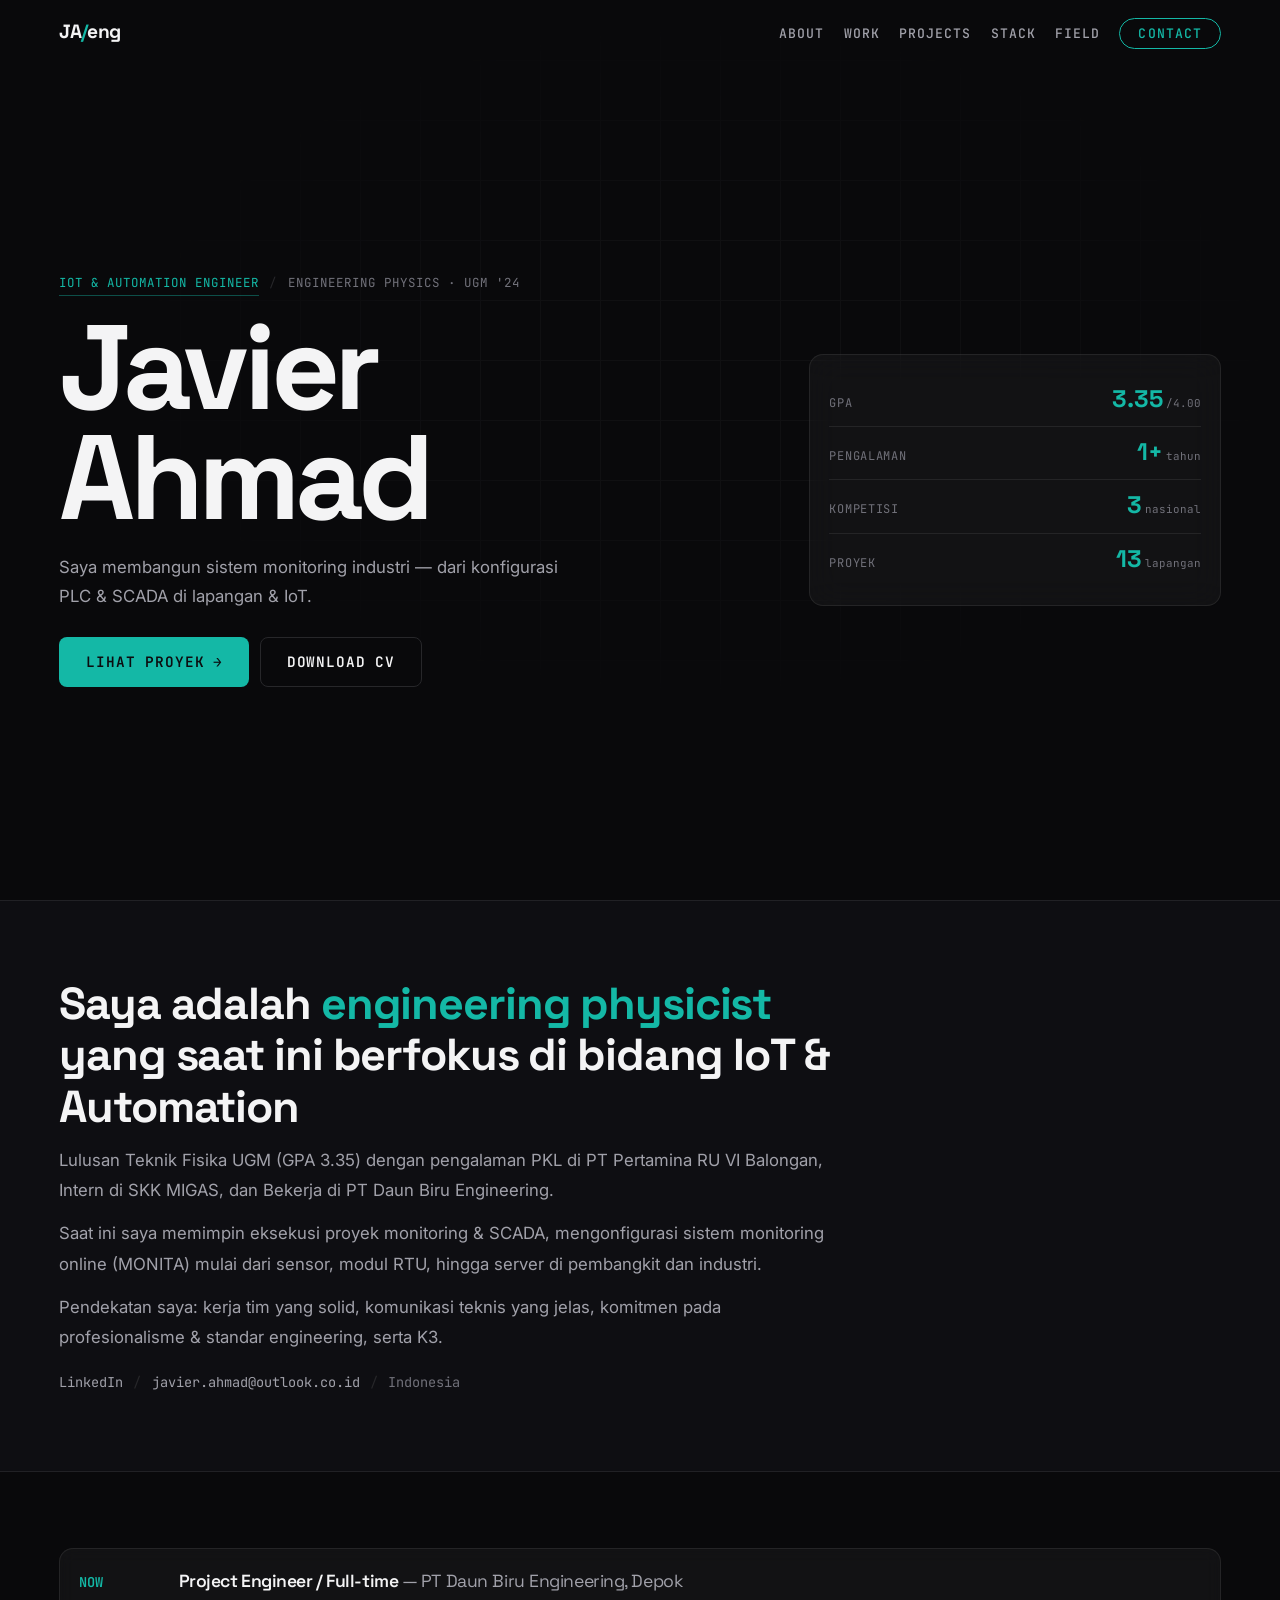
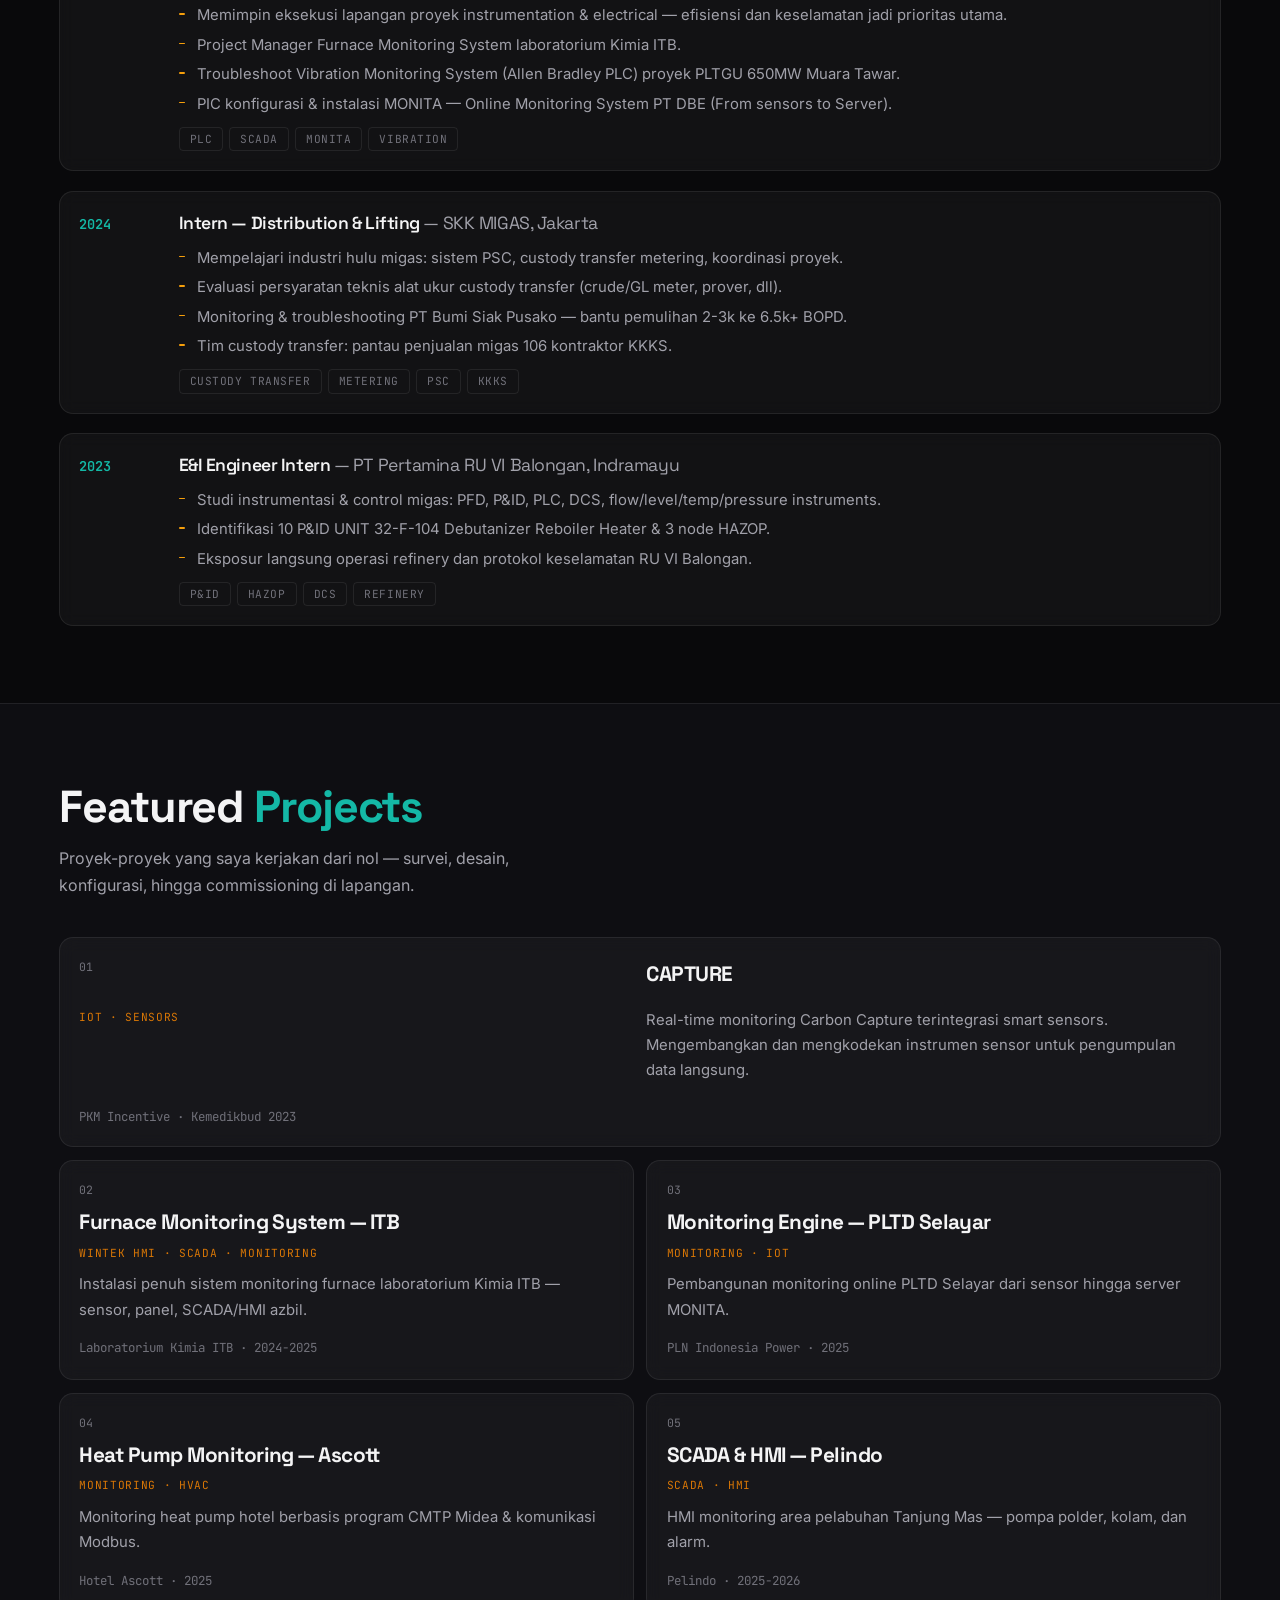
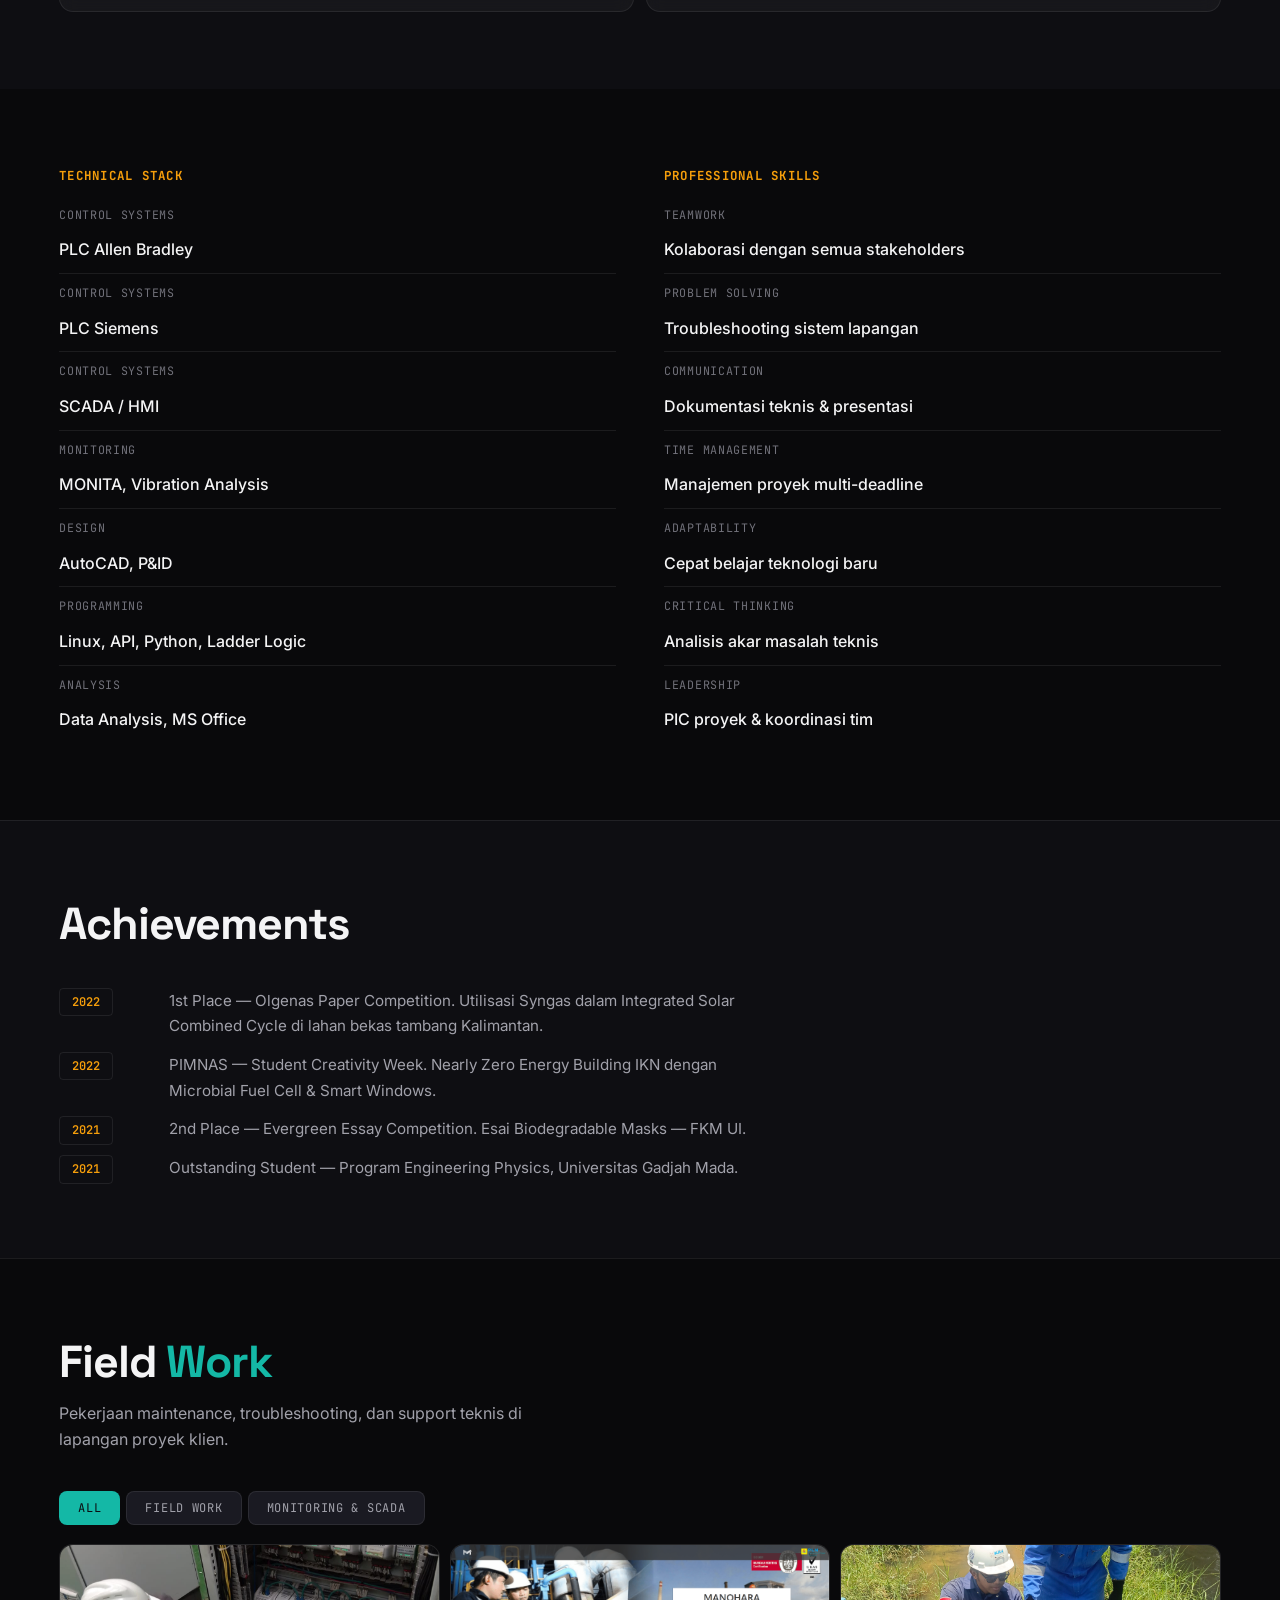
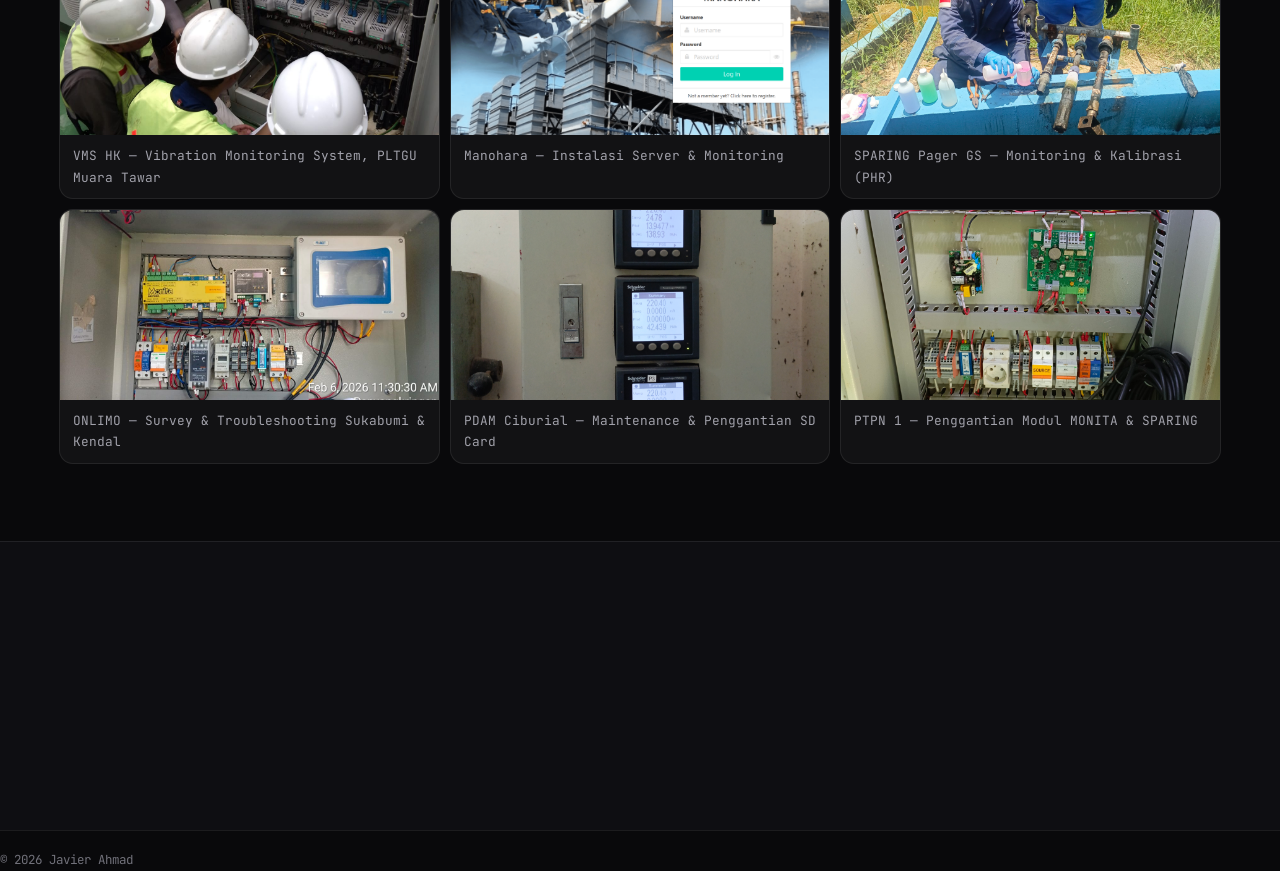
==== commit b2010020: "Update index.html" ====
--- a/index.html
+++ b/index.html
@@ -242,61 +242,6 @@
         <p class="proj-desc">HMI monitoring area pelabuhan Tanjung Mas — pompa polder, kolam, dan alarm.</p>
         <span class="proj-meta">Pelindo · 2025-2026</span>
       </article>
-      <article class="proj-card rv" tabindex="0"
-        data-num="06"
-        data-title="difflens — Offline Git Changelog"
-        data-cat="Python · CLI Tool"
-        data-desc="CLI Python yang menghasilkan changelog terstruktur dari git diff secara offline — tanpa API key, tanpa jaringan, tanpa panggilan LLM. Menggunakan Typer untuk antarmuka terminal dan Rich untuk tampilan lensa (panel per file dan intent), mendukung output Indonesia dan Inggris, serta saran judul PR dan export Markdown atau JSON."
-        data-tech='["Typer CLI + flag parsing (--lang, --group-by, --format, --out, --pr)","GitPython: baca repo, branch, dan diff","Parser unified-diff menjadi model terstruktur (DiffHunk / ParsedFile)","Heuristik deterministik: deteksi intent + bullet bilingual ID/EN","Render Rich: TTY lens panel, Markdown, JSON","Saran judul PR (conventional-commit) + konfigurasi persisten"]'
-        data-role="Membangun alat CLI mandiri untuk mempercepat dokumentasi perubahan kode — deterministik, instan, dan sepenuhnya offline."
-        data-tags='["Python","Typer","Rich","GitPython","CLI","Offline"]'
-        data-outcome="Tool siap pakai (pip install -e .) dengan 10 unit test lolos dan verifikasi ad-hoc sukses — changelog terstruktur dihasilkan instan dari git diff."
-        data-repo="https://github.com/javier010502/difflens.git"
-        data-date="25 Agustus 2026"
-        data-img="">
-        <div class="proj-num">06</div>
-        <h3 class="proj-title">difflens — Offline Git Changelog</h3>
-        <p class="proj-cat">Python · CLI Tool</p>
-        <p class="proj-desc">CLI Python yang menghasilkan changelog terstruktur dari git diff secara offline. Typer untuk antarmuka terminal, Rich untuk tampilan lensa, output Indonesia/Inggris, saran judul PR, dan export Markdown/JSON.</p>
-        <span class="proj-meta">CLI Tool · ditambahkan 25 Agustus 2026</span>
-      </article>
-      <article class="proj-card rv" tabindex="0"
-        data-num="07"
-        data-title="snippet-vault — Semantic Snippet Manager"
-        data-cat="Python · CLI Tool"
-        data-desc="Local-first, semantic snippet manager untuk developer — menyimpan dan menemukan kembali kode reusable berdasarkan makna, bukan keyword persis, pakai offline sentence-transformers embeddings. Typer + Rich menghadirkan TUI interaktif dengan similarity badge (▰▰▰▱▱ 0.87), fuzzy tag chips, $EDITOR code entry, listing paginasi, dan tag cloud berukuran frekuensi. Semua data di ~/.config/snippet-vault/ (SQLite + NumPy blobs); model embedding di-download sekali (~80 MB, cache lokal) lalu 100% offline — tidak ada yang keluar dari mesin."
-        data-tech='["Typer CLI + sub-command (add / search / list / view / tag)","Rich TUI: similarity badge, fuzzy tag chips, syntax-highlighted code","Offline embeddings: sentence-transformers all-MiniLM-L6-v2 (384-dim, ~80MB)","SQLite storage + NumPy blob untuk vektor embedding","Semantic search: cosine-similarity ranking, tag filter, auto-reindex","$EDITOR integration, clipboard copy, paginated list, frequency-sized tag cloud"]'
-        data-role="Membangun CLI snippet manager lokal yang sepenuhnya offline dengan semantic search — privasi penuh, tanpa cloud, instan setelah model di-cache."
-        data-tags='["Python","Typer","Rich","sentence-transformers","NumPy","SQLite","CLI","Offline"]'
-        data-outcome="CLI fungsional penuh dengan 22/22 test lolos (add/list/search/view/tag) dan 0 TODO/placeholder — semantic search offline berjalan tanpa jaringan setelah model pertama kali di-download."
-        data-repo="https://github.com/Javier010502/snippet-vault.git"
-        data-date="28 Agustus 2026"
-        data-img="">
-        <div class="proj-num">07</div>
-        <h3 class="proj-title">snippet-vault — Semantic Snippet Manager</h3>
-        <p class="proj-cat">Python · CLI Tool</p>
-        <p class="proj-desc">Local-first semantic snippet manager untuk developer — temukan kembali kode reusable berdasarkan makna, bukan keyword, via offline sentence-transformers. TUI interaktif dengan similarity badge, tag chips, dan tag cloud.</p>
-        <span class="proj-meta">CLI Tool · ditambahkan 28 Agustus 2026</span>
-      </article>
-      <article class="proj-card rv" tabindex="0"
-        data-num="08"
-        data-title="ASCII Camera"
-        data-cat="Web · Creative Tool"
-        data-desc="Real-time webcam ke stream ASCII art langsung di browser — privacy-first, tanpa server, tanpa upload. Dilengkapi preset karakter (Block, Dense, Minimal, Custom), 4 color mapping (Monochrome, Phosphor Green, Amber, Full Color), efek CRT scanline + vignette, grid size slider, mirror, invert, dan export PNG/TXT. Image processing offload ke Web Worker untuk UI tetap smooth 30+ FPS."
-        data-tech='["HTML5 Canvas API — pixel manipulation & rendering","MediaDevices.getUserMedia — live webcam capture","Web Workers — off-thread ASCII conversion","CSS3 — CRT scanline, vignette, phosphor glow effects","Vercel — zero-config static hosting"]'
-        data-role="Membangun tool kreatif berbasis browser yang mengubah webcam jadi ASCII art stream real-time dengan estetika retro terminal."
-        data-tags='["JavaScript","Canvas API","Web Workers","WebRTC","CSS3","Vercel"]'
-        data-outcome="ASCII Camera deployable ke Vercel (HTTP 200), repo GitHub publik, build clean, dan semua fitur fungsional — preset, color mode, mirror, scanline, export PNG/TXT."
-        data-repo="https://github.com/Javier010502/ascii-camera.git"
-        data-demo="https://ascii-camera.vercel.app"
-        data-date="1 September 2026"
-        data-img="">
-        <div class="proj-num">08</div>
-        <h3 class="proj-title">ASCII Camera</h3>
-        <p class="proj-cat">Web · Creative Tool</p>
-        <p class="proj-desc">Real-time webcam ke ASCII art stream dengan efek CRT retro — 100% browser, tanpa server, tanpa upload.</p>
-        <span class="proj-meta">Web · ditambahkan 1 September 2026</span>
-      </article>
     </div>
   </div>
 </section>
